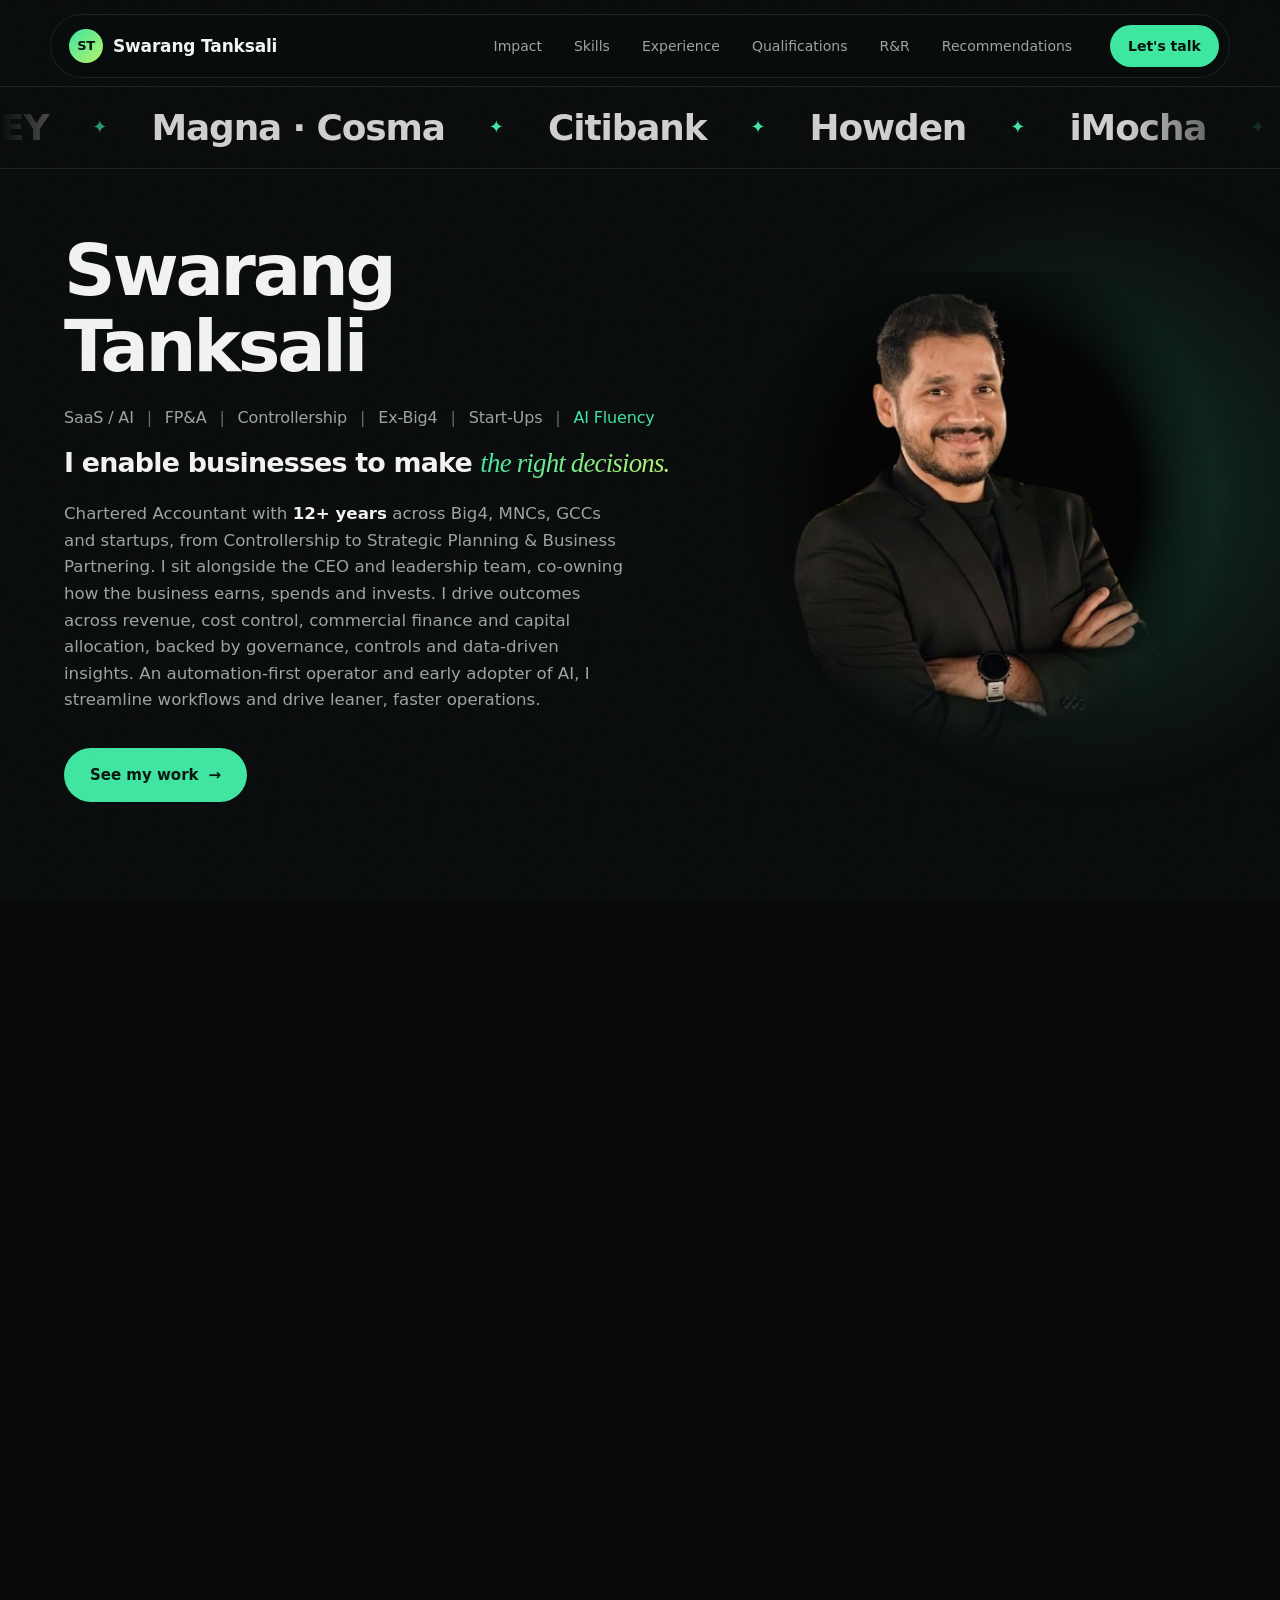
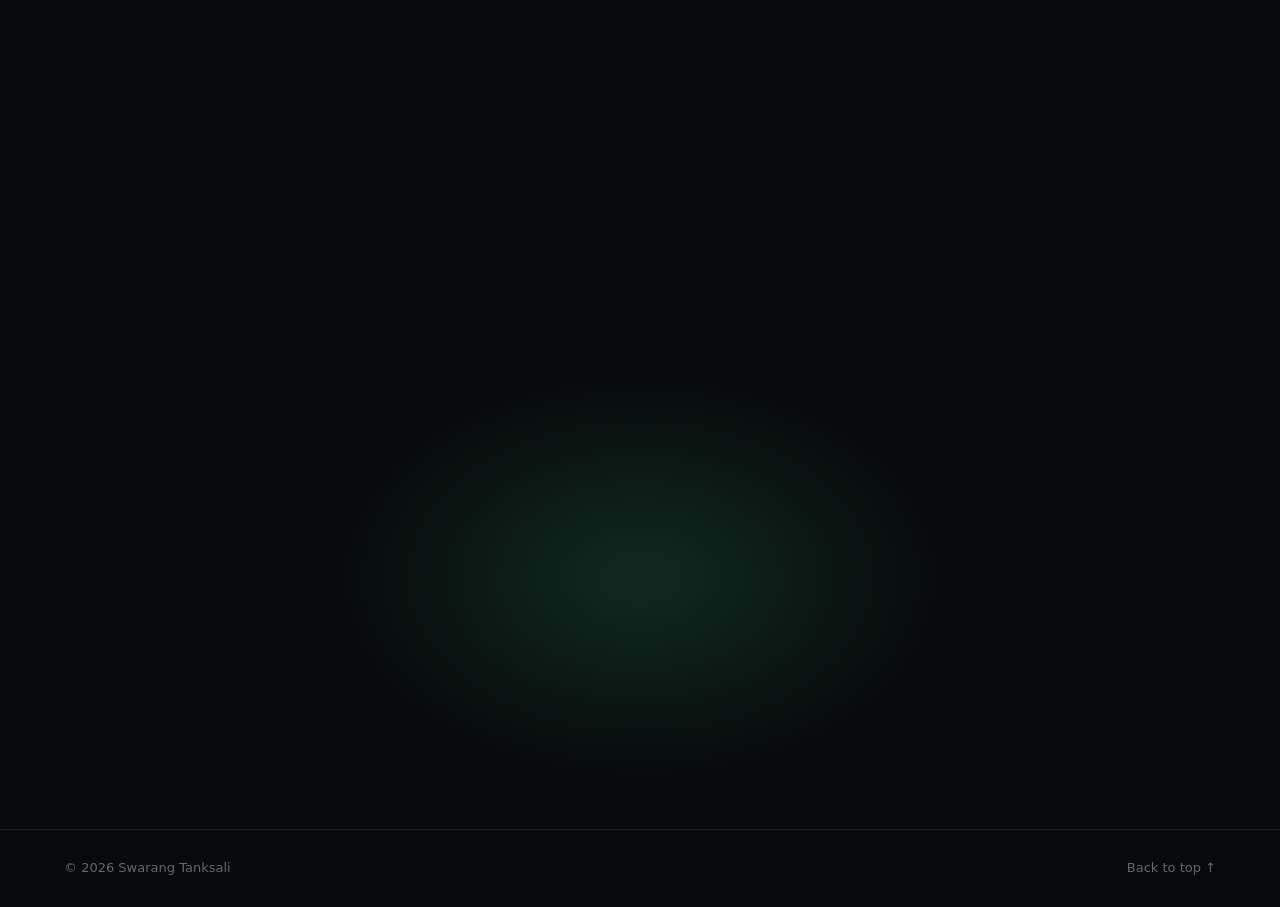
==== index.html @ 1f5f474f "Smaller header, leaner before/after, updated competencies Shrink the name, tagline and company marqu" ====
<!doctype html>
<html lang="en">
<head>
  <meta charset="utf-8">
  <meta name="viewport" content="width=device-width, initial-scale=1">
  <meta http-equiv="Content-Security-Policy" content="default-src 'self'; img-src 'self' data:; style-src 'self'; script-src 'self'; font-src 'self'; connect-src 'none'; object-src 'none'; base-uri 'self'; form-action 'none'">
  <meta name="referrer" content="strict-origin-when-cross-origin">
  <title>Swarang Tanksali · Finance Controller, FP&amp;A</title>
  <meta name="description" content="Chartered Accountant with 12+ years across Big4, MNCs, GCCs and startups, from Controllership to Strategic Planning &amp; Business Partnering.">
  <meta property="og:title" content="Swarang Tanksali · Finance Controller, FP&amp;A">
  <meta property="og:description" content="I turn numbers into decisions. Chartered Accountant · Ex-EY · FP&amp;A · Controllership · AI_Native.">
  <meta property="og:type" content="website">
  <meta name="theme-color" content="#07090a">
  <link rel="icon" href="assets/favicon.svg" type="image/svg+xml">
  <link rel="stylesheet" href="css/styles.css?v=28">
</head>
<body>
  <div class="cursor" aria-hidden="true"><span class="cursor__dot"></span></div>
  <div class="progress" aria-hidden="true"><span id="progressBar"></span></div>


  <header class="nav" id="nav">
    <a href="#top" class="nav__logo" aria-label="Swarang Tanksali, back to top">
      <span class="mono">ST</span><span class="nav__name">Swarang Tanksali</span>
    </a>
    <nav class="nav__links" aria-label="Primary">
      <a href="#impact">Impact</a>
      <a href="#skills">Skills</a>
      <a href="#experience">Experience</a>
      <a href="#education">Qualifications</a>
      <a href="#rnr">R&amp;R</a>
      <a href="#voices">Recommendations</a>
    </nav>
    <a href="#contact" class="btn btn--small magnetic">Let's talk</a>
    <button class="nav__burger" id="burger" aria-label="Open menu" aria-expanded="false" aria-controls="mobileMenu"><span></span><span></span></button>
  </header>

  <div class="mobile-menu" id="mobileMenu" hidden>
    <a href="#impact">Impact</a>
    <a href="#skills">Skills</a>
    <a href="#experience">Experience</a>
    <a href="#education">Qualifications</a>
    <a href="#rnr">R&amp;R</a>
    <a href="#voices">Recommendations</a>
    <a href="#contact">Contact</a>
  </div>

  <main id="top">
    <!-- MARQUEE -->
    <section class="marquee" aria-label="Where I've worked">
      <div class="marquee__track">
        <div class="marquee__row">
          <span>EY</span><i>✦</i><span>Magna · Cosma</span><i>✦</i><span>Citibank</span><i>✦</i><span>Howden</span><i>✦</i><span>iMocha</span><i>✦</i><span>Snaptrude</span><i>✦</i>
          <span aria-hidden="true">EY</span><i>✦</i><span aria-hidden="true">Magna · Cosma</span><i>✦</i><span aria-hidden="true">Citibank</span><i>✦</i><span aria-hidden="true">Howden</span><i>✦</i><span aria-hidden="true">iMocha</span><i>✦</i><span aria-hidden="true">Snaptrude</span><i>✦</i>
        </div>
      </div>
    </section>

    <!-- HERO -->
    <section class="hero" id="hero">
      <canvas class="hero__canvas" id="heroCanvas" aria-hidden="true"></canvas>
      <div class="hero__glow" aria-hidden="true"></div>

      <div class="hero__content">
        <h1 class="hero__title">
          <span class="line"><span class="word">Swarang</span></span>
          <span class="line"><span class="word">Tanksali</span></span>
        </h1>
        <p class="hero__role reveal">SaaS / AI <i>|</i> FP&amp;A <i>|</i> Controllership <i>|</i> Ex-Big4 <i>|</i> Start-Ups <i>|</i> <span class="tag-ai">AI Fluency</span></p>
        <p class="hero__tagline reveal">I enable businesses to make <em>the right decisions.</em></p>
        <p class="hero__sub reveal">
          Chartered Accountant with <strong>12+ years</strong> across Big4, MNCs, GCCs and startups, from Controllership to Strategic Planning &amp; Business Partnering.
          I sit alongside the CEO and leadership team, co-owning how the business earns, spends and invests.
          I drive outcomes across revenue, cost control, commercial finance and capital allocation, backed by governance, controls and data-driven insights.
          An automation-first operator and early adopter of AI, I streamline workflows and drive leaner, faster operations.
        </p>
        <div class="hero__ctas reveal">
          <a href="#impact" class="btn magnetic">See my work <span class="arrow">→</span></a>
        </div>
      </div>

      <div class="hero__visual" id="heroVisual">
        <div class="portrait" id="portrait">
          <div class="portrait__ring" aria-hidden="true"></div>
          <img src="assets/swarang.png" alt="Portrait of Swarang Tanksali" width="538" height="576" fetchpriority="high">
        </div>
      </div>
    </section>

    <!-- IMPACT -->
    <section class="section" id="impact">
      <div class="section__head">
        <p class="kicker reveal">Outcomes achieved</p>
        <h2 class="reveal">What I've <em>delivered.</em></h2>
      </div>

      <div class="stats">
        <article class="stat spot reveal">
          <div class="stat__num"><span class="pre">$</span><span class="count" data-to="1" data-decimals="0">0</span><span class="suf">Mn+</span></div>
          <div class="stat__label">Annual tax savings from a legal-entity merger I ideated and delivered</div>
        </article>
        <article class="stat spot reveal">
          <div class="stat__num"><span class="pre">$</span><span class="count" data-to="0.7" data-decimals="1">0</span><span class="suf">Mn+</span></div>
          <div class="stat__label">Costs cut across three companies: vendors, tools, AI tokens and headcount</div>
        </article>
        <article class="stat spot reveal">
          <div class="stat__num"><span class="count" data-to="4" data-decimals="0">0</span><span class="suf">×</span></div>
          <div class="stat__label">Revenue growth on a P&amp;L I co-owned, from $4Mn to $15Mn</div>
        </article>
        <article class="stat spot reveal">
          <div class="stat__num"><span class="pre">$</span><span class="count" data-to="50" data-decimals="0">0</span><span class="suf">Mn+</span></div>
          <div class="stat__label">Deals I worked on with sales: pricing, margins and terms</div>
        </article>
        <article class="stat spot reveal">
          <div class="stat__num"><span class="count" data-to="100" data-decimals="0">0</span><span class="suf">+ hrs</span></div>
          <div class="stat__label">Saved every month by streamlining 6+ finance workflows with automation and AI</div>
        </article>
        <article class="stat spot reveal">
          <div class="stat__num"><span class="count" data-to="40" data-decimals="0">0</span><span class="suf"> days</span></div>
          <div class="stat__label">Faster collections: receivable days cut from 110+ to 70</div>
        </article>
      </div>

      <!-- Before / After -->
      <div class="ba reveal" id="ba">
        <div class="ba__head">
          <div>
            <h3>Before and after</h3>
          </div>
          <div class="toggle" role="radiogroup" aria-label="Show before or after">
            <button role="radio" aria-checked="true" data-state="before" class="toggle__opt is-on">Before</button>
            <button role="radio" aria-checked="false" data-state="after" class="toggle__opt">After</button>
            <span class="toggle__pill" aria-hidden="true"></span>
          </div>
        </div>
        <ul class="ba__rows">
          <li class="ba__row" data-before="0" data-after="100" data-lb="None" data-la="Monthly">
            <span class="ba__name">CEO Business Reviews <small>iMocha / Snaptrude</small></span><span class="ba__track"><span class="ba__bar"></span></span><span class="ba__val">None</span>
          </li>
          <li class="ba__row" data-before="100" data-after="23" data-lb="T+8 / T+13" data-la="T+3">
            <span class="ba__name">MIS &amp; Month-End Close <small>iMocha / Snaptrude</small></span><span class="ba__track"><span class="ba__bar"></span></span><span class="ba__val">T+8 / T+13</span>
          </li>
          <li class="ba__row" data-before="100" data-after="25" data-lb="Manual" data-la="Automated">
            <span class="ba__name">Finance Workflows <small>Snaptrude · 50+ hrs/mo saved</small></span><span class="ba__track"><span class="ba__bar"></span></span><span class="ba__val">Manual</span>
          </li>
          <li class="ba__row" data-before="100" data-after="64" data-lb="110+ days" data-la="70 days">
            <span class="ba__name">Receivable Days <small>iMocha</small></span><span class="ba__track"><span class="ba__bar"></span></span><span class="ba__val">110+ days</span>
          </li>
          <li class="ba__row" data-before="100" data-after="20" data-lb="~25" data-la="&lt;5">
            <span class="ba__name">SOX Deficiencies <small>Howden</small></span><span class="ba__track"><span class="ba__bar"></span></span><span class="ba__val">~25</span>
          </li>
          <li class="ba__row" data-before="27" data-after="100" data-lb="$4Mn" data-la="$15Mn">
            <span class="ba__name">BU Revenue <small>Howden</small></span><span class="ba__track"><span class="ba__bar"></span></span><span class="ba__val">$4Mn</span>
          </li>
        </ul>
      </div>
    </section>

    <!-- CORE COMPETENCIES -->
    <section class="section" id="skills">
      <div class="section__head">
        <p class="kicker reveal">Core competencies</p>
        <h2 class="reveal">What I <em>own.</em></h2>
        <p class="lead reveal">From controllership to strategic planning &amp; business partnering.</p>
      </div>
      <ul class="skills">
        <li class="skill spot reveal"><h3>Controllership</h3><p><span>GL Close</span><span>MIS</span><span>Audits</span></p></li>
        <li class="skill spot reveal"><h3>FinOps</h3><p><span>AP</span><span>AR</span><span>Payroll</span><span>FA</span></p></li>
        <li class="skill spot reveal"><h3>Process Automation</h3><p><span>AI fluency</span><span>Power BI</span><span>Advanced Excel</span></p></li>
        <li class="skill spot reveal"><h3>AOPs, Forecasts &amp; Financial Modelling</h3><p><span>AOP</span><span>Rolling Forecasts</span><span>13-Week Cash Flow</span></p></li>
        <li class="skill spot reveal"><h3>Commercial &amp; Business Finance</h3><p><span>Pricing</span><span>Deal Margins</span><span>Payment Structures</span></p></li>
        <li class="skill spot reveal"><h3>Cost Savings &amp; Optimization</h3><p><span>Vendor Renegotiation</span><span>Billing Restructuring</span><span>SaaS Tools Optimization</span><span>AI Spend Management</span></p></li>
        <li class="skill spot reveal"><h3>Governance, Compliance &amp; Controls</h3><p><span>Internal Controls</span><span>SOX</span><span>Policy Formation &amp; Deployment</span></p></li>
        <li class="skill spot reveal"><h3>Board &amp; Investor Reporting</h3><p><span>Investor MIS</span><span>Board Packs</span><span>Data Room</span></p></li>
        <li class="skill spot reveal"><h3>SaaS KPIs Fluency</h3><p><span>ARR</span><span>NDR</span><span>GDR</span><span>LTV</span><span>CAC</span><span>Churn</span></p></li>
      </ul>
    </section>

    <!-- WORK EXPERIENCE (timeline) -->
    <section class="section" id="experience">
      <div class="section__head">
        <p class="kicker reveal">Work experience</p>
        <h2 class="reveal">Career at a <em>glance.</em></h2>
      </div>

      <div class="tl reveal" id="tl">
        <div class="tl__scroll" id="tlScroll">
          <div class="tl__chart">
            <div class="tl__grid" id="tlGrid" aria-hidden="true"></div>
            <div class="tl__rail" role="tablist" aria-label="Career timeline">
              <button class="tl__item tl__item--up" role="tab" id="tab-ey" aria-controls="panel-ey" aria-selected="false" tabindex="-1" data-from="2010-08" data-to="2014-12"><span class="tl__seg"></span><span class="tl__label"><b>EY</b><small>Audit · 2010–14</small><em class="tl__scale">$10–100Mn+ clients</em></span></button>
              <button class="tl__item tl__item--down" role="tab" id="tab-magna" aria-controls="panel-magna" aria-selected="false" tabindex="-1" data-from="2015-01" data-to="2017-05"><span class="tl__seg"></span><span class="tl__label"><b>Magna</b><small>Finance Analyst · 2015–16</small><em class="tl__scale">$50Mn · 4 plants</em></span></button>
              <button class="tl__item tl__item--up" role="tab" id="tab-citi" aria-controls="panel-citi" aria-selected="false" tabindex="-1" data-from="2017-06" data-to="2020-02"><span class="tl__seg"></span><span class="tl__label"><b>Citi</b><small>FP&amp;A · 2017–20</small><em class="tl__scale">$750Mn P&amp;L</em></span></button>
              <button class="tl__item tl__item--down" role="tab" id="tab-howden" aria-controls="panel-howden" aria-selected="false" tabindex="-1" data-from="2020-03" data-to="2023-03"><span class="tl__seg"></span><span class="tl__label"><b>Howden</b><small>Controller · 2020–23</small><em class="tl__scale">1→10 · $4→15Mn</em></span></button>
              <button class="tl__item tl__item--up" role="tab" id="tab-imocha" aria-controls="panel-imocha" aria-selected="false" tabindex="-1" data-from="2023-03" data-to="2024-08"><span class="tl__seg"></span><span class="tl__label"><b>iMocha</b><small>Assoc. Director · 2023–24</small><em class="tl__scale">1→10 · sub-$15Mn</em></span></button>
              <button class="tl__item tl__item--down tl__item--now is-on" role="tab" id="tab-snaptrude" aria-controls="panel-snaptrude" aria-selected="true" tabindex="0" data-from="2024-08" data-to="now"><span class="tl__seg"></span><span class="tl__label"><b>Snaptrude</b><small>Controller · now</small><em class="tl__scale">0→1 · sub-$5Mn</em></span></button>
            </div>
            <div class="tl__axis" id="tlAxis" aria-hidden="true"></div>
          </div>
        </div>
        <p class="tl__hint">← Swipe for earlier roles</p>

        <div class="tl__panels">
          <article class="panel" role="tabpanel" id="panel-snaptrude" aria-labelledby="tab-snaptrude">
            <header>
              <h3>Snaptrude</h3>
              <p class="panel__role">Finance Controller</p>
              <p class="panel__meta">Aug 2024 – now · VC-backed SaaS, India &amp; US · reporting to the Founder &amp; CEO</p>
              <p class="panel__scale"><b>Scale</b> Stage 0→1 · sub-$5Mn revenue</p>
            </header>
            <div class="panel__body">
            <ul>
              <li>Help the founder track and monitor every core business KPI: <strong>ARR, CAC, churn, NRR</strong>.</li>
              <li>Support fundraising and investor relations: financial models and the data room.</li>
              <li>Built Power BI and AI-powered dashboards for KPIs, runway and data analytics, including a <strong>runway app</strong> used in board reporting.</li>
              <li>Got MIS to <strong>T+3</strong>, freed up <strong>50+ hours a month</strong> and cut <strong>$0.35Mn+</strong> in costs, including AI token management.</li>
            </ul>
              <div class="panel__learn"><b>Top learnings</b><p><span>AI Fluency</span><span>Tech / SaaS Business Models</span><span>Cost Control</span><span>Systems Implementation</span><span>Fundraising Support</span><span>Cash &amp; Runway Management</span><span>Investor Relations &amp; Reporting</span><span>Contract &amp; Legal Reviews</span></p></div>
            </div>
          </article>

          <article class="panel" role="tabpanel" id="panel-imocha" aria-labelledby="tab-imocha" hidden>
            <header>
              <h3>iMocha</h3>
              <p class="panel__role">Associate Director, Finance <em class="badge">Promoted</em></p>
              <p class="panel__meta">Mar 2023 – Aug 2024 · reporting to the Founder &amp; CEO</p>
              <p class="panel__scale"><b>Scale</b> Stage 1→10 · sub-$15Mn revenue</p>
            </header>
            <div class="panel__body">
            <ul>
              <li>Set up <strong>T+5 CEO business reviews</strong> on a month-end close I brought down to <strong>T+4</strong>.</li>
              <li>Partnered closely with sales on RevOps, commercial finance and forecasting, including our <strong>largest deal at $200K ACV</strong>.</li>
              <li>Owned investor MIS and sat in board meetings, shaping the story behind the numbers.</li>
              <li>Cut receivable days from <strong>110+ to 70</strong> and saved <strong>$0.25Mn+</strong>.</li>
            </ul>
              <div class="panel__learn"><b>Top learnings</b><p><span>SaaS KPIs</span><span>Systems Implementation</span><span>Board Meetings</span><span>Change Management</span><span>Contract &amp; Legal Reviews</span></p></div>
            </div>
          </article>

          <article class="panel" role="tabpanel" id="panel-howden" aria-labelledby="tab-howden" hidden>
            <header>
              <h3>Howden India</h3>
              <p class="panel__role">Finance Controller</p>
              <p class="panel__meta">Mar 2020 – Mar 2023 · reporting to the Regional FD &amp; BU MD</p>
              <p class="panel__scale"><b>Scale</b> Stage 1→10 · revenue 4×, from $4Mn to $15Mn</p>
            </header>
            <div class="panel__body">
            <ul>
              <li>Owned a legal-entity merger end to end, saving <strong>~$1Mn in tax a year</strong>.</li>
              <li>Co-owned the BU P&amp;L while revenue grew <strong>4×, from $4Mn to $15Mn</strong>.</li>
              <li>Worked with sales on commercial finance, sales ops, pricing, deals, margins.</li>
              <li>Rolled out SOX across the BU, taking deficiencies from <strong>~25 to under 5</strong>.</li>
              <li>Grew the finance team from 2 to 4 and built a business case that added <strong>$0.5Mn a year</strong> in revenue.</li>
            </ul>
              <div class="panel__learn"><b>Top learnings</b><p><span>Executive Presence</span><span>Change Management</span><span>Driving Strategic Projects (SOX, Merger)</span><span>Co-Owning the P&amp;L</span><span>Presenting to the Board</span><span>Participating in Global Programs</span></p></div>
            </div>
          </article>

          <article class="panel" role="tabpanel" id="panel-citi" aria-labelledby="tab-citi" hidden>
            <header>
              <h3>Citibank India</h3>
              <p class="panel__role">Manager, FP&amp;A <em class="badge">Promoted</em></p>
              <p class="panel__meta">Jun 2017 – Feb 2020 · reporting to the AVP FP&amp;A, Asia</p>
              <p class="panel__scale"><b>Scale</b> $750Mn Japan markets P&amp;L</p>
            </header>
            <div class="panel__body">
            <ul>
              <li>Set up revenue and P&amp;L FP&amp;A for <strong>Japan markets ($750Mn)</strong>.</li>
              <li>Ran budgets, forecasts and variance analysis for the business.</li>
            </ul>
              <div class="panel__learn"><b>Top learnings</b><p><span>Working with Front-End Business Teams</span><span>Large Data Sets &amp; Complex Systems</span><span>GCC Operations &amp; Structure</span><span>Stakeholder Management</span><span>Excel</span><span>Automations</span></p></div>
            </div>
          </article>

          <article class="panel" role="tabpanel" id="panel-magna" aria-labelledby="tab-magna" hidden>
            <header>
              <h3>Cosma India · Magna Group</h3>
              <p class="panel__role">Finance Analyst</p>
              <p class="panel__meta">Jan 2015 – Dec 2016 · reporting to the CFO</p>
              <p class="panel__scale"><b>Scale</b> $50Mn business, 4 plants</p>
            </header>
            <div class="panel__body">
            <ul>
              <li>Handled consolidation and reporting for <strong>4 plants and the corporate office</strong>.</li>
              <li>Worked closely with the BUs to close the books, build AOPs and forecasts.</li>
              <li>SPOC for India tax and audit compliances.</li>
            </ul>
              <div class="panel__learn"><b>Top learnings</b><p><span>Corporate Finance</span><span>Consolidation</span><span>FP&amp;A</span><span>ERP Setup</span><span>Factory Operations</span><span>Storytelling</span><span>Stakeholder Management</span></p></div>
            </div>
          </article>

          <article class="panel" role="tabpanel" id="panel-ey" aria-labelledby="tab-ey" hidden>
            <header>
              <h3>EY Pune</h3>
              <p class="panel__role">Executive, Assurance</p>
              <p class="panel__meta">Aug 2010 – Dec 2014 · reporting to the Manager, Assurance</p>
              <p class="panel__scale"><b>Scale</b> Audited companies across $10Mn to $100Mn+</p>
            </header>
            <div class="panel__body">
            <ul>
              <li>Led statutory, tax and group audits for clients like Eaton, Behr and BMC.</li>
              <li>Owned entire audits by year three of articleship.</li>
              <li>Mentored juniors and upskilled them to the firm's standards.</li>
            </ul>
              <div class="panel__learn"><b>Top learnings</b><p><span>Internal Controls</span><span>Compliances</span><span>Documentation</span><span>Core Accounting Concepts</span><span>Stakeholder Management</span></p></div>
            </div>
          </article>
        </div>
      </div>
    </section>

    <!-- QUALIFICATIONS -->
    <section class="section" id="education">
      <div class="section__head">
        <p class="kicker reveal">Qualifications</p>
        <h2 class="reveal">Qualifications &amp; <em>certifications.</em></h2>
      </div>
      <ol class="quals">
        <li class="qual spot reveal"><span class="qual__yr">Class X</span><h3>SSC</h3><p>KHS, Pune</p></li>
        <li class="qual spot reveal"><span class="qual__yr">Class XII</span><h3>HSC</h3><p>Symbiosis, Pune</p></li>
        <li class="qual spot reveal"><span class="qual__yr">2012</span><h3>B.Com</h3><p>Brihan Maharashtra College of Commerce (BMCC), Pune</p></li>
        <li class="qual qual--star spot reveal"><span class="qual__yr">2010 – 2014</span><h3>Chartered Accountant</h3><p>The Institute of Chartered Accountants of India (ICAI)</p></li>
        <li class="qual spot reveal"><span class="qual__yr">2024</span><h3>FP&amp;A Certificate</h3><p>FP&amp;A Professional Institute</p></li>
      </ol>
    </section>

    <!-- R&R -->
    <section class="section" id="rnr">
      <div class="section__head">
        <p class="kicker reveal">R&amp;R</p>
        <h2 class="reveal">Rewards &amp; <em>recognition.</em></h2>
      </div>
      <ul class="awards">
        <li class="award spot reveal">
          <svg viewBox="0 0 24 24" aria-hidden="true"><path d="M8 4h8v5a4 4 0 0 1-8 0V4z"/><path d="M8 6H5a3 3 0 0 0 3 4M16 6h3a3 3 0 0 1-3 4M12 13v4M8.5 20h7M10 17h4"/></svg>
          <h3>Extra Miler Award</h3>
          <p>Citi · for automating FP&amp;A processes</p>
        </li>
        <li class="award spot reveal">
          <svg viewBox="0 0 24 24" aria-hidden="true"><circle cx="12" cy="14" r="5.5"/><path d="M9 3l3 5 3-5M12 11.5l.9 1.8 2 .3-1.45 1.4.35 2-1.8-.95-1.8.95.35-2-1.45-1.4 2-.3z"/></svg>
          <h3>Silver Award</h3>
          <p>Citi · for process automation</p>
        </li>
        <li class="award spot reveal">
          <svg viewBox="0 0 24 24" aria-hidden="true"><path d="M12 3l2.6 5.3 5.9.9-4.25 4.1 1 5.8L12 16.4l-5.25 2.7 1-5.8L3.5 9.2l5.9-.9z"/></svg>
          <h3>Top-rated performer</h3>
          <p>Citi &amp; EY</p>
        </li>
        <li class="award spot reveal">
          <svg viewBox="0 0 24 24" aria-hidden="true"><path d="M12 19V5M6 11l6-6 6 6"/></svg>
          <h3>Promoted to Manager, FP&amp;A</h3>
          <p>Citi</p>
        </li>
        <li class="award spot reveal">
          <svg viewBox="0 0 24 24" aria-hidden="true"><path d="M12 19V5M6 11l6-6 6 6"/></svg>
          <h3>Promoted to Associate Director</h3>
          <p>iMocha · Finance</p>
        </li>
        <li class="award spot reveal">
          <svg viewBox="0 0 24 24" aria-hidden="true"><circle cx="9" cy="8" r="3"/><circle cx="17" cy="9.5" r="2.4"/><path d="M3.5 19c0-3.2 2.4-5.5 5.5-5.5s5.5 2.3 5.5 5.5M15 14.2c.7-.4 1.4-.6 2-.6 2.2 0 3.7 1.6 3.7 4.4"/></svg>
          <h3>Team appreciation</h3>
          <p>Howden · for setting up the Repair Workshop</p>
        </li>
      </ul>
    </section>

    <!-- RECOMMENDATIONS -->
    <section class="section" id="voices">
      <div class="section__head">
        <p class="kicker reveal">Recommendations</p>
        <h2 class="reveal">What people <em>say.</em></h2>
        <p class="lead reveal">From founders, managers and colleagues. Every one is on my LinkedIn, so you can <a class="link" href="https://www.linkedin.com/in/swarangtanksali/details/recommendations/" target="_blank" rel="noopener noreferrer">check them there ↗</a></p>
      </div>

      <div class="voices reveal" id="voicesCarousel">
        <div class="voices__track" id="voicesTrack"></div>
        <div class="voices__nav">
          <button class="icon-btn magnetic" id="voicePrev" aria-label="Previous recommendation">←</button>
          <div class="voices__dots" id="voiceDots"></div>
          <button class="icon-btn magnetic" id="voiceNext" aria-label="Next recommendation">→</button>
        </div>
      </div>
    </section>

    <!-- INTERESTS -->
    <section class="section" id="interests">
      <div class="section__head">
        <p class="kicker reveal">Off the clock</p>
        <h2 class="reveal">When I'm not in <em>spreadsheets.</em></h2>
      </div>
      <ul class="hobbies">
        <li class="hobby spot reveal">
          <svg viewBox="0 0 24 24" aria-hidden="true"><path d="M12 3v3M12 18v3M3 12h3M18 12h3M5.6 5.6l2.1 2.1M16.3 16.3l2.1 2.1M5.6 18.4l2.1-2.1M16.3 7.7l2.1-2.1"/><circle cx="12" cy="12" r="3.2"/></svg>
          <span>AI &amp; SaaS <small>Read, follow, build</small></span>
        </li>
        <li class="hobby spot reveal">
          <svg viewBox="0 0 24 24" aria-hidden="true"><path d="M12 3c3 2 5 5.5 5 9.5L15 15H9l-2-2.5C7 8.5 9 5 12 3z"/><circle cx="12" cy="9.5" r="1.6"/><path d="M9 15l-2 4 3.5-1.5M15 15l2 4-3.5-1.5"/></svg>
          <span>Startups <small>Write, follow, understand businesses &amp; markets</small></span>
        </li>
        <li class="hobby spot reveal">
          <svg viewBox="0 0 24 24" aria-hidden="true"><path d="M4 19.5V5.5A2.5 2.5 0 0 1 6.5 3H20v14H6.5A2.5 2.5 0 0 0 4 19.5zM4 19.5A2.5 2.5 0 0 0 6.5 22H20v-5"/></svg>
          <span>Reading <small>Non-fiction, business, productivity, biographies</small></span>
        </li>
        <li class="hobby spot reveal">
          <svg viewBox="0 0 24 24" aria-hidden="true"><circle cx="12" cy="12" r="8.5"/><path d="M12 7.5l4 2.9-1.5 4.7h-5L8 10.4z"/></svg>
          <span>Sports <small>Watch &amp; play: F1, cricket, football, tennis</small></span>
        </li>
        <li class="hobby spot reveal">
          <svg viewBox="0 0 24 24" aria-hidden="true"><circle cx="14" cy="4.5" r="1.8"/><path d="M8 21l3-6 3 2v5M11 15l1-5 4 3h3M12 10l-3-1-3 3"/></svg>
          <span>Fitness <small>Running (half marathoner), gym</small></span>
        </li>
        <li class="hobby spot reveal">
          <svg viewBox="0 0 24 24" aria-hidden="true"><rect x="3.5" y="6" width="10" height="14" rx="1.8"/><path d="M8 3.5h10.7A1.8 1.8 0 0 1 20.5 5.3v11.4"/><path d="M8.5 10.2c-1.4 1.5-2.3 2.4-2.3 3.4a1.2 1.2 0 0 0 2.3.6 1.2 1.2 0 0 0 2.3-.6c0-1-.9-1.9-2.3-3.4zM8.5 14.6V16"/></svg>
          <span>Poker</span>
        </li>
      </ul>
    </section>

    <!-- CONTACT -->
    <section class="contact" id="contact">
      <div class="contact__glow" aria-hidden="true"></div>
      <p class="kicker reveal">Contact</p>
      <h2 class="contact__title reveal">Let's <em>connect.</em></h2>
      <p class="lead reveal">I'm always open to a good conversation and to meeting new people. Drop me an email or say hi on LinkedIn.</p>
      <div class="contact__ctas reveal">
        <button class="btn btn--big magnetic" id="copyEmail" data-email="swarang.tanksali@gmail.com">
          <span class="copy-label">swarang.tanksali@gmail.com</span><span class="copy-hint">Click to copy</span>
        </button>
        <a class="btn btn--ghost btn--big magnetic" href="https://www.linkedin.com/in/swarangtanksali" target="_blank" rel="noopener noreferrer">LinkedIn ↗</a>
      </div>
    </section>
  </main>

  <footer class="footer">
    <span>© <span id="year">2026</span> Swarang Tanksali</span>
    <a href="#top">Back to top ↑</a>
  </footer>

  <div class="toast" id="toast" role="status" aria-live="polite"></div>

  <script src="js/main.js?v=19" defer></script>
</body>
</html>
---- css/styles.css ----
/* ============ Tokens ============ */
:root {
  --bg: #07090a;
  --bg-2: #0d1112;
  --card: rgba(255, 255, 255, 0.035);
  --card-2: rgba(255, 255, 255, 0.06);
  --line: rgba(255, 255, 255, 0.09);
  --line-2: rgba(255, 255, 255, 0.16);
  --text: #f2f4f3;
  --muted: #9aa5a2;
  --dim: #5f6b68;
  --accent: #3ee6a0;
  --accent-2: #b8f36b;
  --accent-ink: #04140d;
  --warm: #f2c46d;
  --radius: 22px;
  --sans: "Inter", "Segoe UI Variable Display", "Segoe UI", system-ui, -apple-system, "Helvetica Neue", Arial, sans-serif;
  --serif: "Iowan Old Style", "Palatino Linotype", Palatino, "Book Antiqua", Georgia, serif;
  --mono: "JetBrains Mono", "Cascadia Code", Consolas, "SFMono-Regular", Menlo, monospace;
  --ease: cubic-bezier(0.22, 1, 0.36, 1);
  --pad: clamp(20px, 5vw, 72px);
  color-scheme: dark;
}

*, *::before, *::after { box-sizing: border-box; }
html { scroll-behavior: smooth; scroll-padding-top: 96px; -webkit-text-size-adjust: 100%; overflow-x: clip; }
body {
  margin: 0;
  background: var(--bg);
  color: var(--text);
  font-family: var(--sans);
  font-size: 17px;
  line-height: 1.6;
  -webkit-font-smoothing: antialiased;
  overflow-x: clip;
}
img { max-width: 100%; display: block; }
a { color: inherit; text-decoration: none; }
button { font: inherit; color: inherit; background: none; border: 0; cursor: pointer; }
em { font-family: var(--serif); font-style: italic; font-weight: 400; color: var(--accent); }
strong { color: var(--text); font-weight: 600; }
::selection { background: var(--accent); color: var(--accent-ink); }
:focus-visible { outline: 2px solid var(--accent); outline-offset: 3px; border-radius: 6px; }

/* subtle film grain */
body::after {
  content: ""; position: fixed; inset: 0; pointer-events: none; z-index: 90; opacity: 0.05;
  background-image: url("data:image/svg+xml,%3Csvg xmlns='http://www.w3.org/2000/svg' width='160' height='160'%3E%3Cfilter id='n'%3E%3CfeTurbulence type='fractalNoise' baseFrequency='.9' numOctaves='2' stitchTiles='stitch'/%3E%3C/filter%3E%3Crect width='100%25' height='100%25' filter='url(%23n)'/%3E%3C/svg%3E");
}

/* ============ Cursor ============ */
.cursor { position: fixed; inset: 0; pointer-events: none; z-index: 150; display: none; }
.cursor__dot {
  position: fixed; top: 0; left: 0; width: 10px; height: 10px; margin: -5px 0 0 -5px; border-radius: 50%;
  background: var(--accent); box-shadow: 0 0 14px rgba(62, 230, 160, 0.8); will-change: transform;
}
.cursor__dot::after { content: ""; position: absolute; inset: 0; border-radius: 50%; background: inherit; transition: transform 0.3s var(--ease), opacity 0.3s; }
.cursor.is-off .cursor__dot { opacity: 0; }
.cursor__dot { transition: opacity 0.25s ease; }
.cursor.is-hover .cursor__dot::after { transform: scale(2.6); opacity: 0.35; }
@media (pointer: fine) {
  .has-cursor .cursor { display: block; }
}

/* ============ Progress ============ */
.progress { position: fixed; top: 0; left: 0; right: 0; height: 2px; z-index: 120; }
.progress span { display: block; height: 100%; width: 100%; transform-origin: 0 50%; transform: scaleX(0); background: linear-gradient(90deg, var(--accent), var(--accent-2)); }

/* ============ Nav ============ */
.nav {
  position: fixed; top: 14px; left: 50%; transform: translateX(-50%); z-index: 100;
  width: min(1180px, calc(100% - 24px));
  display: flex; align-items: center; gap: 24px;
  padding: 10px 10px 10px 18px; border-radius: 999px;
  background: rgba(10, 13, 14, 0.55); border: 1px solid var(--line);
  backdrop-filter: blur(16px) saturate(140%); -webkit-backdrop-filter: blur(16px) saturate(140%);
  transition: transform 0.5s var(--ease), background 0.3s;
}
.nav.is-hidden { transform: translate(-50%, -190%); }
.nav__logo { display: flex; align-items: center; gap: 10px; font-weight: 600; letter-spacing: -0.01em; }
.mono {
  display: grid; place-items: center; width: 34px; height: 34px; border-radius: 50%;
  background: linear-gradient(135deg, var(--accent), var(--accent-2)); color: var(--accent-ink);
  font-size: 13px; font-weight: 800; letter-spacing: -0.02em;
}
.nav__links { display: flex; gap: 4px; margin-left: auto; }
.nav__links a { padding: 8px 14px; border-radius: 999px; font-size: 14px; color: var(--muted); transition: color 0.2s, background 0.2s; }
.nav__links a:hover, .nav__links a.is-active { color: var(--text); background: var(--card-2); }
.nav__burger { display: none; width: 42px; height: 42px; border-radius: 50%; background: var(--card-2); position: relative; }
.nav__burger span { position: absolute; left: 12px; right: 12px; height: 1.5px; background: var(--text); transition: transform 0.3s var(--ease); }
.nav__burger span:first-child { top: 17px; }
.nav__burger span:last-child { top: 24px; }
.nav__burger[aria-expanded="true"] span:first-child { transform: translateY(3.5px) rotate(45deg); }
.nav__burger[aria-expanded="true"] span:last-child { transform: translateY(-3.5px) rotate(-45deg); }

.mobile-menu {
  position: fixed; inset: 0; z-index: 95; background: rgba(7, 9, 10, 0.96);
  display: flex; flex-direction: column; justify-content: center; gap: 8px; padding: 0 28px;
  backdrop-filter: blur(12px);
}
.mobile-menu[hidden] { display: none; }
.mobile-menu a { font-size: 40px; font-weight: 700; letter-spacing: -0.03em; padding: 6px 0; border-bottom: 1px solid var(--line); }

/* ============ Buttons ============ */
.btn {
  position: relative; display: inline-flex; align-items: center; gap: 10px;
  padding: 15px 26px; border-radius: 999px; font-weight: 600; font-size: 15px;
  background: var(--accent); color: var(--accent-ink);
  transition: transform 0.35s var(--ease), box-shadow 0.35s, background 0.3s;
  box-shadow: 0 0 0 0 rgba(62, 230, 160, 0);
  will-change: transform;
}
.btn:hover { box-shadow: 0 10px 40px -10px rgba(62, 230, 160, 0.7); }
.btn .arrow { transition: transform 0.3s var(--ease); }
.btn:hover .arrow { transform: translateX(4px); }
.btn--ghost { background: transparent; color: var(--text); border: 1px solid var(--line-2); }
.btn--ghost:hover { background: var(--card-2); box-shadow: none; }
.btn--small { padding: 10px 18px; font-size: 14px; }
.btn--big { padding: 20px 32px; font-size: 17px; }

/* ============ Hero ============ */
.hero {
  position: relative; min-height: calc(100svh - 170px); overflow-x: clip;
  display: grid; grid-template-columns: 1.15fr 0.85fr; align-items: center; gap: 40px;
  padding: 48px var(--pad) 80px; max-width: 1400px; margin: 0 auto;
}
.hero__canvas { position: absolute; inset: 0; width: 100%; height: 100%; z-index: -1; }
.hero__glow {
  position: absolute; z-index: -2; width: 70vw; height: 70vw; right: -20vw; top: -10vw; pointer-events: none;
  background: radial-gradient(closest-side, rgba(62, 230, 160, 0.16), rgba(62, 230, 160, 0) 70%);
  filter: blur(10px);
}

.hero__title {
  margin: 0; font-size: clamp(42px, 5.6vw, 84px); line-height: 0.98; letter-spacing: -0.045em; font-weight: 700;
}
.hero__title .line { display: block; overflow: hidden; padding-bottom: 0.08em; }
.hero__title .word { display: inline-block; transform: translateY(110%); transition: transform 0.6s var(--ease); }
.is-ready .hero__title .word { transform: none; }
.is-ready .hero__title .line:nth-child(2) .word { transition-delay: 0.08s; }
.hero__title em {
  padding-right: 0.08em;
  background: linear-gradient(100deg, var(--accent), var(--accent-2));
  -webkit-background-clip: text; background-clip: text; color: transparent;
}

.hero__role { margin: 18px 0 0; font-size: clamp(15px, 1.25vw, 18px); font-weight: 500; letter-spacing: -0.01em; color: var(--muted); white-space: nowrap; }
.hero__role i { font-style: normal; color: var(--dim); margin: 0 8px; }
.hero__role .tag-ai { color: var(--accent); }
.hero__content, .hero__visual { min-width: 0; }
.hero__where { display: flex; align-items: center; flex-wrap: wrap; margin: 8px 0 0; font-size: 14px; color: var(--muted); }
.hero__where .dot { width: 7px; height: 7px; margin-right: 8px; border-radius: 50%; background: var(--accent); box-shadow: 0 0 0 4px rgba(62, 230, 160, 0.16); }
.hero__where a { color: var(--accent); }
.hero__where a:hover { text-decoration: underline; text-underline-offset: 3px; }
.hero__tagline { margin: 18px 0 0; font-size: clamp(21px, 2.1vw, 31px); font-weight: 600; letter-spacing: -0.03em; line-height: 1.15; }
.hero__tagline em { background: linear-gradient(100deg, var(--accent), var(--accent-2)); -webkit-background-clip: text; background-clip: text; color: transparent; padding-right: 0.06em; }
.hero__sub { max-width: 560px; margin: 22px 0 34px; color: var(--muted); font-size: clamp(16px, 1.3vw, 19px); }
.hero__ctas { display: flex; flex-wrap: wrap; gap: 12px; }
.hero__tags { display: flex; flex-wrap: wrap; gap: 8px 18px; list-style: none; padding: 0; margin: 40px 0 0; font-family: var(--mono); font-size: 12px; color: var(--dim); text-transform: uppercase; letter-spacing: 0.12em; }
.hero__tags li::before { content: "/ "; color: var(--accent); }
.hero__tags .tag-ai { color: var(--accent); }

.hero__visual { position: relative; perspective: 1200px; }
.portrait { position: relative; width: min(460px, 100%); margin-left: auto; transform-style: preserve-3d; transition: transform 0.6s var(--ease); }
.portrait img {
  position: relative; z-index: 1; width: 100%; height: auto;
  -webkit-mask-image: radial-gradient(ellipse 50% 52% at 50% 46%, #000 66%, transparent 100%);
  mask-image: radial-gradient(ellipse 50% 52% at 50% 46%, #000 66%, transparent 100%);
  filter: contrast(1.04);
}
.portrait__ring {
  position: absolute; z-index: 0; left: 8%; right: 8%; top: 4%; aspect-ratio: 1; border-radius: 50%;
  background: conic-gradient(from 0deg, rgba(62, 230, 160, 0.0), rgba(62, 230, 160, 0.55), rgba(184, 243, 107, 0.15), rgba(62, 230, 160, 0.0));
  filter: blur(40px); opacity: 0.4; animation: spin 14s linear infinite;
}
@keyframes spin { to { transform: rotate(360deg); } }
.chip {
  position: absolute; z-index: 2; display: flex; flex-direction: column; gap: 2px;
  padding: 12px 16px; border-radius: 16px; min-width: 120px;
  background: rgba(16, 20, 21, 0.7); border: 1px solid var(--line-2);
  backdrop-filter: blur(12px); -webkit-backdrop-filter: blur(12px);
  box-shadow: 0 20px 50px -20px rgba(0, 0, 0, 0.8);
  transition: transform 0.4s var(--ease);
  animation: float 6s ease-in-out infinite;
}
.chip__k { font-family: var(--mono); font-size: 10.5px; letter-spacing: 0.14em; text-transform: uppercase; color: var(--muted); }
.chip__v { font-size: 22px; font-weight: 700; letter-spacing: -0.02em; color: var(--accent); }
.chip--a { top: 16%; left: -8%; }
.chip--b { top: 48%; right: -6%; animation-delay: -2s; }
.chip--c { bottom: 14%; left: -2%; animation-delay: -4s; }
.chip--c .chip__v { color: var(--warm); }
.chip--d { top: 2%; right: 4%; animation-delay: -3s; }
@keyframes float { 50% { translate: 0 -10px; } }


/* ============ Marquee ============ */
.marquee { border-block: 1px solid var(--line); padding: 12px 0; overflow: hidden; position: relative; margin-top: 86px; }
.marquee__track {
  -webkit-mask-image: linear-gradient(90deg, transparent, #000 12%, #000 88%, transparent);
  mask-image: linear-gradient(90deg, transparent, #000 12%, #000 88%, transparent);
}
.marquee__row { display: flex; align-items: center; gap: 44px; width: max-content; animation: marquee 32s linear infinite; }
.marquee:hover .marquee__row { animation-play-state: paused; }
.marquee__row span { font-size: clamp(22px, 2.8vw, 38px); font-weight: 700; letter-spacing: -0.03em; color: var(--text); opacity: 0.85; white-space: nowrap; transition: color 0.3s, opacity 0.3s; }
.marquee__row span:hover { color: var(--accent); opacity: 1; }
.marquee__row i { font-style: normal; color: var(--accent); font-size: 18px; }
@keyframes marquee { to { transform: translateX(-50%); } }

/* ============ Sections ============ */
.section { max-width: 1240px; margin: 0 auto; padding: clamp(72px, 9vw, 120px) var(--pad) 0; }
.section__head { max-width: none; margin-bottom: clamp(30px, 4vw, 48px); }
.kicker { font-family: var(--mono); font-size: 12px; letter-spacing: 0.22em; text-transform: uppercase; color: var(--accent); margin: 0 0 18px; }
h2 { text-wrap: balance; font-size: clamp(36px, 5vw, 68px); line-height: 1.0; letter-spacing: -0.045em; font-weight: 700; margin: 0 0 22px; }
h3 { letter-spacing: -0.02em; }
.lead { color: var(--muted); font-size: clamp(16px, 1.35vw, 19px); max-width: 620px; margin: 0; }

/* reveal */
.reveal { opacity: 0; transform: translateY(28px); transition: opacity 0.9s var(--ease), transform 0.9s var(--ease); }
.reveal.is-in { opacity: 1; transform: none; }

/* spotlight hover */
.spot { position: relative; isolation: isolate; }
.spot::before {
  content: ""; position: absolute; inset: 0; border-radius: inherit; z-index: -1; opacity: 0; transition: opacity 0.4s;
  background: radial-gradient(420px circle at var(--mx, 50%) var(--my, 50%), rgba(62, 230, 160, 0.13), transparent 60%);
}
.spot::after {
  content: ""; position: absolute; inset: 0; border-radius: inherit; padding: 1px; pointer-events: none; opacity: 0; transition: opacity 0.4s;
  background: radial-gradient(300px circle at var(--mx, 50%) var(--my, 50%), rgba(62, 230, 160, 0.7), transparent 60%);
  -webkit-mask: linear-gradient(#000 0 0) content-box, linear-gradient(#000 0 0); -webkit-mask-composite: xor;
  mask: linear-gradient(#000 0 0) content-box exclude, linear-gradient(#000 0 0);
}
.spot:hover::before, .spot:hover::after { opacity: 1; }

/* ============ Stats ============ */
.stats { display: grid; grid-template-columns: repeat(3, 1fr); gap: 14px; }
.stat {
  padding: 26px 24px; border-radius: var(--radius); background: var(--card); border: 1px solid var(--line);
  display: flex; flex-direction: column;
  transition: transform 0.5s var(--ease), border-color 0.3s;
}
.stat:hover { transform: translateY(-4px); }
.stat:nth-child(2) { transition-delay: 0.06s; }
.stat:nth-child(3) { transition-delay: 0.12s; }
.stat:nth-child(4) { transition-delay: 0.18s; }
.stat:nth-child(5) { transition-delay: 0.24s; }
.stat:nth-child(6) { transition-delay: 0.3s; }
.stat__num { font-size: clamp(44px, 4.6vw, 62px); font-weight: 700; letter-spacing: -0.05em; line-height: 1; font-variant-numeric: tabular-nums; }
.stat__num .pre, .stat__num .suf { color: var(--accent); }
.stat__num .suf { font-size: 0.5em; letter-spacing: -0.02em; margin-left: 2px; }
.stat__num .pre { font-size: 0.6em; vertical-align: 0.38em; margin-right: 2px; }
.stat__label { color: var(--muted); font-size: 14.5px; margin-top: 14px; flex: 1; }

/* ============ Before / After ============ */
.ba { margin-top: 14px; padding: clamp(24px, 4vw, 44px); border-radius: var(--radius); border: 1px solid var(--line); background: linear-gradient(180deg, var(--card-2), var(--card)); }
.ba__head { display: flex; align-items: flex-end; justify-content: space-between; gap: 20px; flex-wrap: wrap; margin-bottom: 30px; }
.ba__head h3 { font-size: clamp(24px, 2.6vw, 34px); margin: 0 0 4px; }
.ba__head p { margin: 0; color: var(--muted); font-size: 15px; }
.toggle { position: relative; display: inline-flex; padding: 4px; border-radius: 999px; background: rgba(0, 0, 0, 0.4); border: 1px solid var(--line); }
.toggle__opt { position: relative; z-index: 1; padding: 10px 22px; border-radius: 999px; font-size: 14px; font-weight: 600; color: var(--muted); transition: color 0.3s; }
.toggle__opt.is-on { color: var(--accent-ink); }
.toggle__pill { position: absolute; top: 4px; bottom: 4px; left: 4px; width: calc(50% - 4px); border-radius: 999px; background: var(--warm); transition: transform 0.5s var(--ease), background 0.4s; }
.ba.is-after .toggle__pill { transform: translateX(100%); background: var(--accent); }
.ba__rows { list-style: none; padding: 0; margin: 0; display: grid; gap: 18px; }
.ba__row { display: grid; grid-template-columns: 200px 1fr 150px; align-items: center; gap: 18px; }
.ba__name { font-size: 15px; color: var(--muted); }
.ba__name small { display: block; font-family: var(--mono); font-size: 10.5px; letter-spacing: 0.12em; text-transform: uppercase; color: var(--dim); }
.ba__track { height: 12px; border-radius: 999px; background: rgba(255, 255, 255, 0.05); overflow: hidden; }
.ba__bar { display: block; height: 100%; width: 100%; border-radius: inherit; transform-origin: 0 50%; transform: scaleX(var(--w, 0)); background: linear-gradient(90deg, #b0793a, var(--warm)); transition: transform 1s var(--ease), background 0.6s; }
.ba.is-after .ba__bar { background: linear-gradient(90deg, #1d9c6b, var(--accent)); }
.ba__val { font-family: var(--mono); font-size: 15px; font-weight: 600; text-align: right; color: var(--warm); transition: color 0.4s; }
.ba.is-after .ba__val { color: var(--accent); }

/* ============ Core competencies ============ */
.skills { list-style: none; margin: 0; padding: 0; display: grid; grid-template-columns: repeat(3, 1fr); gap: 14px; }
.skill { padding: 24px 24px 22px; border-radius: var(--radius); border: 1px solid var(--line); background: var(--card); }
.skill h3 { margin: 0 0 14px; font-size: 19px; line-height: 1.25; }
.skill h3::before { content: ""; display: inline-block; width: 8px; height: 8px; margin-right: 10px; border-radius: 2px; background: var(--accent); vertical-align: 2px; }
.skill p { margin: 0; display: flex; flex-wrap: wrap; gap: 6px; }
.skill span { font-family: var(--mono); font-size: 11.5px; letter-spacing: 0.04em; padding: 4px 10px; border-radius: 999px; color: var(--muted); background: var(--card); border: 1px solid var(--line); }

/* ============ Career timeline ============ */
.tl { border-radius: var(--radius); border: 1px solid var(--line); background: linear-gradient(180deg, var(--card-2), var(--card)); padding: clamp(18px, 3vw, 36px); }
.tl__scroll { overflow-x: auto; scrollbar-width: none; margin: 0 -6px; padding: 0 6px; }
.tl__scroll::-webkit-scrollbar { display: none; }
.tl__chart { position: relative; min-width: 720px; padding: 0 10px; }
.tl__grid { position: absolute; left: 10px; right: 10px; }
.tl__grid { top: 0; bottom: 26px; pointer-events: none; }
.tl__grid i { position: absolute; top: 0; bottom: 0; width: 1px; background: var(--line); }
.tl__rail { position: relative; height: 230px; }
.tl__axis { position: relative; height: 18px; margin-top: 8px; }
.tl__axis span { position: absolute; top: 0; transform: translateX(-50%); font-family: var(--mono); font-size: 11px; letter-spacing: 0.04em; color: var(--dim); }
.tl__item { position: absolute; top: 95px; height: 40px; padding: 0; border-radius: 8px; }
.tl__seg {
  position: absolute; inset: 0 1px; border-radius: 8px; background: var(--c, var(--accent)); opacity: 0.55;
  transition: opacity 0.3s, box-shadow 0.3s, transform 0.35s var(--ease);
}
.tl__item--now .tl__seg { background: linear-gradient(90deg, var(--c), var(--c) 75%, rgba(62, 230, 160, 0.35)); }
.tl__label {
  position: absolute; left: 50%; transform: translateX(-50%); display: flex; flex-direction: column; align-items: center; gap: 1px;
  white-space: nowrap; text-align: center; pointer-events: none;
}
.tl__label::after { content: ""; position: absolute; left: 50%; width: 1px; height: 22px; background: var(--line-2); transition: background 0.3s; }
.tl__item--up .tl__label { bottom: calc(100% + 26px); }
.tl__item--up .tl__label::after { top: 100%; margin-top: 4px; }
.tl__item--down .tl__label { top: calc(100% + 26px); }
.tl__item--down .tl__label::after { bottom: 100%; margin-bottom: 4px; }
.tl__item--now .tl__label { left: auto; right: 0; transform: none; align-items: flex-end; text-align: right; }
.tl__item--now .tl__label::after { left: auto; right: 24px; }
.tl__label b { font-size: clamp(16px, 1.6vw, 20px); font-weight: 650; letter-spacing: -0.02em; color: var(--muted); transition: color 0.3s; }
.tl__label small { font-family: var(--mono); font-size: 10.5px; letter-spacing: 0.04em; color: var(--dim); transition: color 0.3s; }
.tl__scale { font-family: var(--mono); font-style: normal; font-size: 10.5px; letter-spacing: 0.02em; margin-top: 2px; color: var(--c); opacity: 0.85; }
.tl__item:hover .tl__seg, .tl__item:focus-visible .tl__seg { opacity: 0.75; }
.tl__item:hover .tl__label b { color: var(--text); }
.tl__item.is-on .tl__seg { opacity: 1; transform: scaleY(1.18); box-shadow: 0 0 0 4px rgba(255, 255, 255, 0.06), 0 10px 30px -8px var(--c); }
.tl__item.is-on .tl__label b { color: var(--text); }
.tl__item.is-on .tl__label small { color: var(--c); }
.tl__item.is-on .tl__label::after { background: var(--c); }
.tl__hint { display: none; }
.tl__panels { margin-top: 22px; padding-top: 26px; border-top: 1px solid var(--line); min-height: 230px; }
.panel { display: grid; grid-template-columns: minmax(220px, 0.8fr) 1.6fr; gap: 14px clamp(24px, 4vw, 56px); animation: panelIn 0.5s var(--ease); }
.panel[hidden] { display: none; }
@keyframes panelIn { from { opacity: 0; transform: translateY(10px); } to { opacity: 1; transform: none; } }
.panel__chap { margin: 0 0 10px; font-family: var(--mono); font-size: 11.5px; letter-spacing: 0.14em; text-transform: uppercase; color: var(--accent); }
.panel h3 { font-size: clamp(26px, 2.8vw, 36px); margin: 0; line-height: 1.1; }
.panel__scale { margin: 12px 0 0; display: inline-block; padding: 6px 12px; border-radius: 10px; font-size: 13px; color: var(--text); background: rgba(62, 230, 160, 0.09); border: 1px solid rgba(62, 230, 160, 0.2); }
.panel__scale b { font-family: var(--mono); font-size: 10.5px; font-weight: 600; letter-spacing: 0.14em; text-transform: uppercase; color: var(--accent); margin-right: 6px; }
.panel__role { margin: 8px 0 0; font-weight: 500; }
.panel__meta { margin: 4px 0 0; font-size: 14px; color: var(--muted); }
.panel__body { display: grid; gap: 22px; align-content: start; }
.panel__learn { padding-top: 18px; border-top: 1px solid var(--line); }
.panel__learn b { display: block; margin-bottom: 10px; font-family: var(--mono); font-size: 10.5px; font-weight: 600; letter-spacing: 0.14em; text-transform: uppercase; color: var(--dim); }
.panel__learn p { margin: 0; display: flex; flex-wrap: wrap; gap: 6px; }
.panel__learn span { padding: 4px 11px; border-radius: 999px; font-size: 13px; color: var(--muted); background: var(--card); border: 1px solid var(--line); }
.panel ul { margin: 0; padding: 0; list-style: none; display: grid; gap: 10px; align-content: start; }
.panel li { position: relative; padding-left: 20px; color: var(--muted); font-size: 16px; }
.panel li::before { content: ""; position: absolute; left: 0; top: 0.72em; width: 8px; height: 1.5px; background: var(--accent); }
.badge { font-family: var(--mono); font-style: normal; font-size: 10px; letter-spacing: 0.14em; text-transform: uppercase; padding: 3px 8px; border-radius: 999px; background: rgba(62, 230, 160, 0.12); color: var(--accent); vertical-align: 2px; margin-left: 4px; }
/* recruiter keywords, highlighted like the CV's core competencies */
mark.kw { color: inherit; font-weight: inherit; background: none; padding: 0; }

/* ============ Qualifications ============ */
.quals { list-style: none; margin: 0; padding: 0; display: grid; grid-template-columns: repeat(5, 1fr); gap: 14px; counter-reset: q; }
.qual { display: flex; flex-direction: column; gap: 6px; padding: 22px 20px; border-radius: var(--radius); border: 1px solid var(--line); background: var(--card); }
.qual__yr { font-family: var(--mono); font-size: 11.5px; letter-spacing: 0.1em; text-transform: uppercase; color: var(--dim); }
.qual h3 { margin: 4px 0 0; font-size: 20px; line-height: 1.2; }
.qual p { margin: 0; font-size: 14px; color: var(--muted); line-height: 1.45; }
.qual--star { border-color: rgba(242, 196, 109, 0.45); background: linear-gradient(180deg, rgba(242, 196, 109, 0.1), var(--card)); }
.qual--star .qual__yr, .qual--star h3 { color: var(--warm); }

/* ============ R&R ============ */
.awards { list-style: none; margin: 0; padding: 0; display: grid; grid-template-columns: repeat(3, 1fr); gap: 14px; }
.award { position: relative; overflow: hidden; padding: 26px; border-radius: var(--radius); border: 1px solid var(--line); background: var(--card); transition: transform 0.4s var(--ease), border-color 0.3s; }
.award:hover { transform: translateY(-4px); border-color: rgba(242, 196, 109, 0.45); }
.award svg { width: 30px; height: 30px; fill: none; stroke: var(--warm); stroke-width: 1.6; stroke-linecap: round; stroke-linejoin: round; margin-bottom: 18px; }
.award h3 { margin: 0 0 4px; font-size: 19px; }
.award p { margin: 0; font-size: 14.5px; color: var(--muted); }

/* ============ Voices ============ */
.voices { position: relative; }
.voices__track { display: flex; gap: 16px; overflow-x: auto; scroll-snap-type: x mandatory; scrollbar-width: none; padding-bottom: 6px; cursor: grab; }
.voices__track::-webkit-scrollbar { display: none; }
.voices__track.is-drag { cursor: grabbing; scroll-snap-type: none; }
.voice {
  flex: 0 0 min(560px, 86%); scroll-snap-align: start; padding: 34px; border-radius: var(--radius);
  background: var(--card); border: 1px solid var(--line); display: flex; flex-direction: column; user-select: none;
}
.voice__q { font-family: var(--serif); font-size: 64px; line-height: 0.6; color: var(--accent); height: 32px; }
.voice__hl { margin: 14px 0 0; font-family: var(--serif); font-style: italic; font-size: clamp(22px, 2.2vw, 28px); line-height: 1.25; letter-spacing: -0.01em; color: var(--text); }
.voice blockquote { margin: 16px 0 26px; font-size: 15.5px; line-height: 1.7; color: var(--muted); flex: 1; }
.voice blockquote p { margin: 0 0 12px; }
.voice blockquote.is-clamped {
  flex: none; max-height: calc(1.7em * 6); overflow: hidden;
  -webkit-mask-image: linear-gradient(#000 60%, transparent); mask-image: linear-gradient(#000 60%, transparent);
}
.voice__more { align-self: flex-start; margin: -14px 0 22px; font-size: 13px; color: var(--accent); }
.voice figcaption { display: flex; align-items: center; flex-wrap: wrap; gap: 14px; padding-top: 20px; border-top: 1px solid var(--line); }
.voice__avatar { flex: none; width: 44px; height: 44px; border-radius: 50%; display: grid; place-items: center; font-weight: 700; font-size: 15px; color: var(--accent-ink); background: linear-gradient(135deg, var(--accent), var(--accent-2)); }
.voice__name { font-weight: 600; }
.voice__role { font-size: 13.5px; color: var(--muted); line-height: 1.4; }
.voice__src { margin-left: auto; font-size: 13px; color: var(--accent); white-space: nowrap; }
.voice__src:hover, .link:hover { text-decoration: underline; text-underline-offset: 3px; }
.link { color: var(--accent); }
.voices__nav { display: flex; align-items: center; gap: 16px; margin-top: 26px; }
.icon-btn { width: 50px; height: 50px; border-radius: 50%; border: 1px solid var(--line-2); font-size: 18px; transition: background 0.3s, border-color 0.3s; }
.icon-btn:hover { background: var(--card-2); border-color: var(--accent); }
.voices__dots { display: flex; gap: 6px; }
.voices__dots button { width: 8px; height: 8px; border-radius: 999px; background: var(--line-2); transition: width 0.4s var(--ease), background 0.3s; }
.voices__dots button.is-on { width: 28px; background: var(--accent); }

/* ============ Contact ============ */
.contact { position: relative; text-align: center; max-width: 1100px; margin: 0 auto; padding: clamp(90px, 11vw, 140px) var(--pad) clamp(70px, 8vw, 100px); overflow: hidden; }
.contact .lead { margin: 0 auto; max-width: 560px; }
.contact__glow { position: absolute; z-index: -1; left: 50%; top: 55%; width: 900px; height: 600px; transform: translate(-50%, -50%); background: radial-gradient(closest-side, rgba(62, 230, 160, 0.15), transparent 70%); pointer-events: none; }
.contact__title { font-size: clamp(48px, 7vw, 96px); }
.contact__where { margin: 18px 0 0; font-family: var(--mono); font-size: 13px; letter-spacing: 0.04em; color: var(--muted); }
.contact__where a:hover { color: var(--accent); }
.contact__ctas { display: flex; flex-wrap: wrap; justify-content: center; gap: 12px; margin-top: 40px; }
#copyEmail { flex-direction: column; gap: 0; line-height: 1.25; }
.copy-hint { font-size: 11px; font-family: var(--mono); letter-spacing: 0.12em; text-transform: uppercase; opacity: 0.6; font-weight: 500; }
.hobbies { list-style: none; margin: 0; padding: 0; display: grid; grid-template-columns: repeat(6, 1fr); gap: 12px; }
.hobby { display: flex; flex-direction: column; align-items: flex-start; gap: 22px; padding: 22px; border-radius: 18px; border: 1px solid var(--line); background: var(--card); transition: transform 0.4s var(--ease), border-color 0.3s; }
.hobby:hover { transform: translateY(-4px); border-color: rgba(62, 230, 160, 0.4); }
.hobby svg { width: 30px; height: 30px; fill: none; stroke: var(--accent); stroke-width: 1.6; stroke-linecap: round; stroke-linejoin: round; transition: transform 0.5s var(--ease); }
.hobby:hover svg { transform: scale(1.15) rotate(-6deg); }
.hobby span { font-weight: 600; font-size: 17px; letter-spacing: -0.01em; }
.hobby small { display: block; margin-top: 2px; font-weight: 400; font-size: 12.5px; color: var(--muted); }

/* ============ Footer ============ */
.footer { display: flex; flex-wrap: wrap; justify-content: space-between; gap: 12px; padding: 28px var(--pad); border-top: 1px solid var(--line); font-size: 13px; color: var(--dim); max-width: 1400px; margin: 0 auto; }
.footer a:hover { color: var(--accent); }

.toast { position: fixed; left: 50%; bottom: 28px; z-index: 160; transform: translate(-50%, 220%); visibility: hidden; padding: 12px 20px; border-radius: 999px; background: var(--accent); color: var(--accent-ink); font-weight: 600; font-size: 14px; transition: transform 0.5s var(--ease), visibility 0.5s; }
.toast.is-on { transform: translate(-50%, 0); visibility: visible; }

/* ============ Responsive ============ */
@media (max-width: 1020px) {
  .awards { grid-template-columns: repeat(2, 1fr); }
  .hobbies { grid-template-columns: repeat(3, 1fr); }
  .hero { grid-template-columns: 1fr; padding-top: 32px; gap: 10px; }
  .hero__visual { order: -1; }
  .portrait { width: min(330px, 78%); margin: 0 auto; }
  .chip { min-width: 0; padding: 9px 12px; }
  .chip__v { font-size: 17px; }
  .chip--a { left: -10%; } .chip--b { right: -12%; }
  .stats { grid-template-columns: repeat(2, 1fr); }
  .chip--d { right: -8%; }
}
@media (max-width: 860px) {
  .nav__links, .nav .btn--small { display: none; }
  .nav__burger { display: block; margin-left: auto; }
  .hero__role { white-space: normal; line-height: 1.7; }
  .hero__role i { margin: 0 5px; }
  .nav__name { display: none; }
  .skills { grid-template-columns: repeat(2, 1fr); }
  .quals { grid-template-columns: repeat(2, 1fr); }
  .qual:last-child { grid-column: 1 / -1; }
  .panel { grid-template-columns: 1fr; }
  .tl__item:not(.is-on) .tl__label small, .tl__item:not(.is-on) .tl__scale { display: none; }
  .tl__hint { display: block; margin: 6px 0 0; font-family: var(--mono); font-size: 11px; color: var(--dim); }
  .hobbies { grid-template-columns: repeat(3, 1fr); }
  .ba__row { grid-template-columns: 1fr auto; gap: 6px 12px; }
  .ba__track { grid-column: 1 / -1; grid-row: 2; }
}
@media (max-width: 600px) {
  .awards { grid-template-columns: 1fr; }
  .skills { grid-template-columns: 1fr; }
  .skills { gap: 10px; }
  .skill { padding: 18px 18px 16px; }
  .skill h3 { font-size: 17px; margin-bottom: 10px; }
  .awards { gap: 10px; }
  .award { display: grid; grid-template-columns: 26px 1fr; column-gap: 14px; align-items: start; padding: 16px 18px; }
  .award svg { width: 24px; height: 24px; margin: 2px 0 0; grid-row: span 2; }
  .award h3 { font-size: 16.5px; }
  .award p { font-size: 13.5px; }
  .qual { padding: 18px 16px; }
  .hero { padding-top: 24px; }
  .marquee { margin-top: 74px; padding: 12px 0; }
  .hobbies { grid-template-columns: repeat(2, 1fr); }
  .voice__src { margin-left: 58px; }
  body { font-size: 16px; }
  .stats { grid-template-columns: 1fr 1fr; gap: 10px; }
  .stat { padding: 20px 18px; }
  .stat__num { font-size: 38px; }
  .stat__label { font-size: 13.5px; }
  .voice { padding: 26px; flex-basis: 90%; }
  .voice blockquote { font-size: 16px; }
  .footer { justify-content: center; text-align: center; }
  .chip--c { display: none; }
  .chip--d { top: auto; bottom: 10%; right: -6%; }
}

@media (prefers-reduced-motion: reduce) {
  *, *::before, *::after { animation-duration: 0.001ms !important; animation-iteration-count: 1 !important; transition-duration: 0.001ms !important; scroll-behavior: auto !important; }
  .reveal { opacity: 1; transform: none; }
  .marquee__row { animation: none; }
}

.voice figcaption { margin-top: auto; }
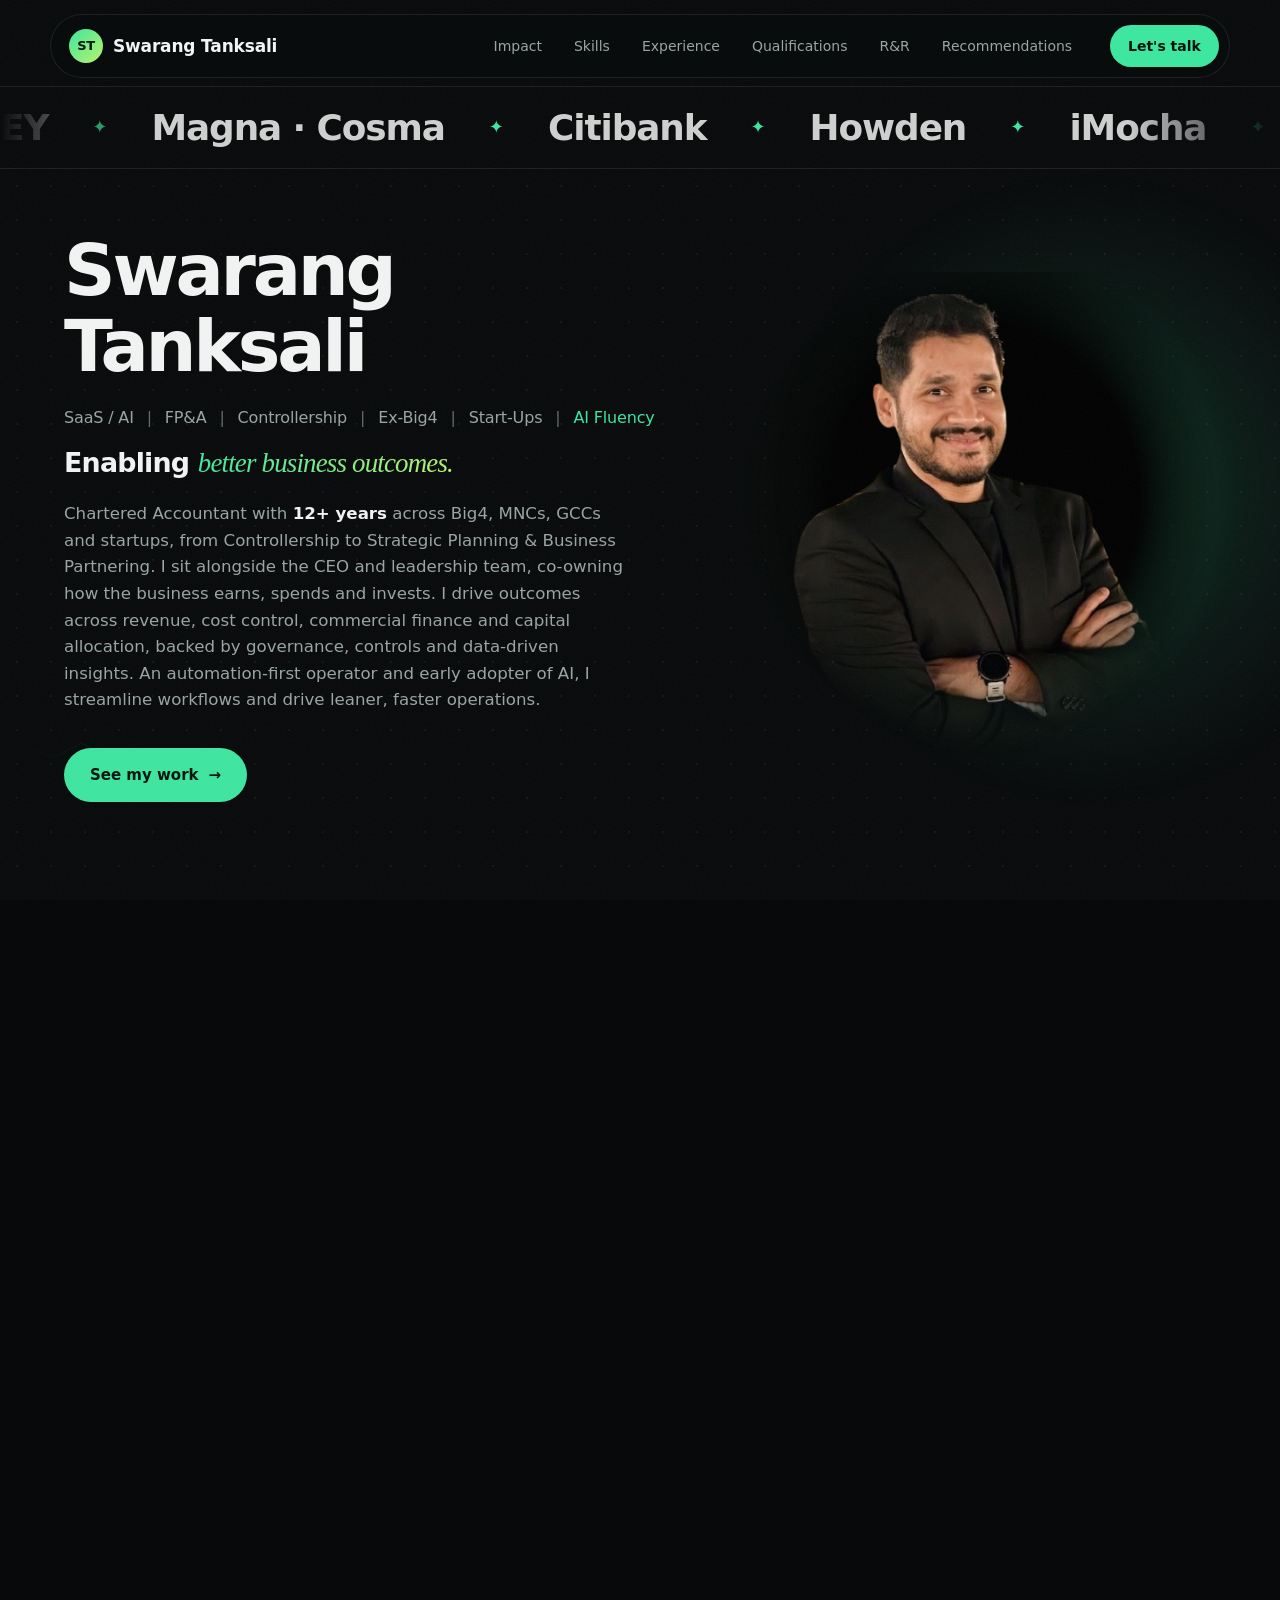
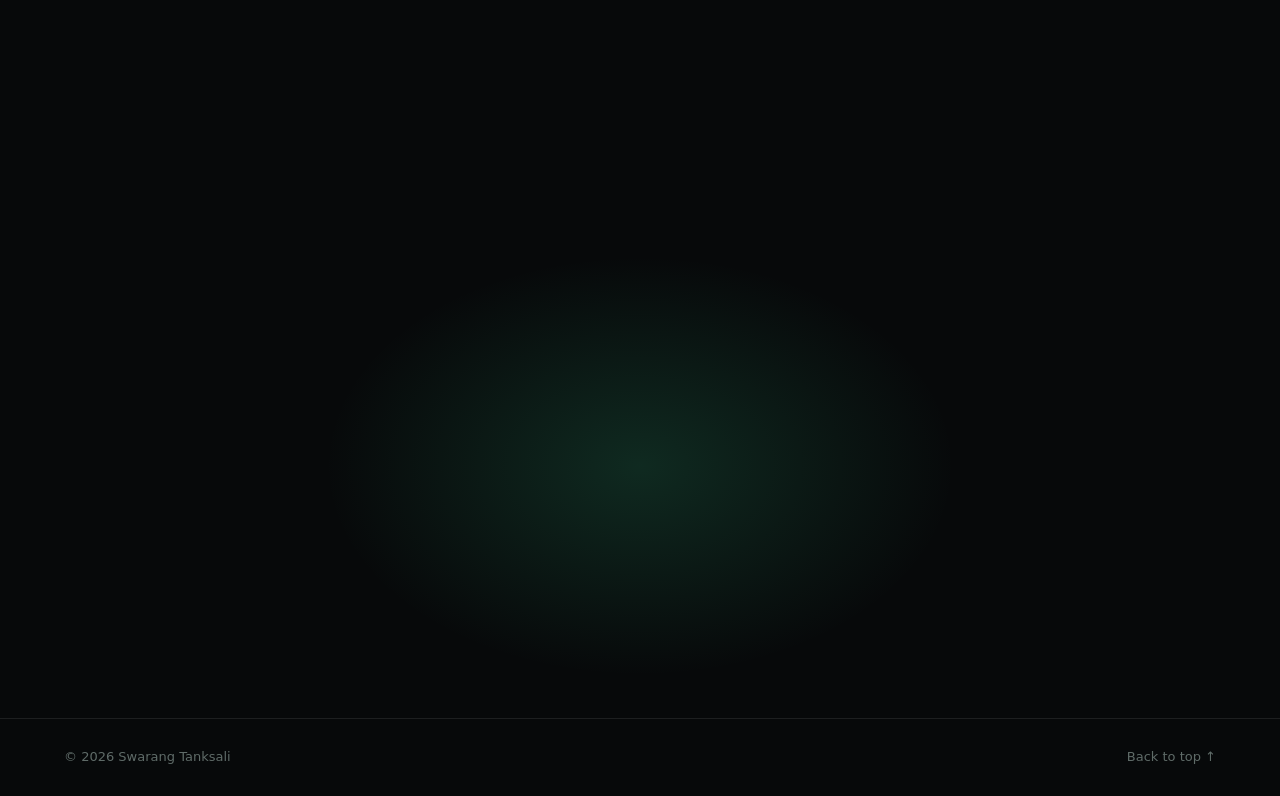
==== commit ad6b6548: "Copy and detail trims New tagline, SaaS Metrics naming, CEO reviews after = T+5, removed Poker and s" ====
--- a/index.html
+++ b/index.html
@@ -12,7 +12,7 @@
   <meta property="og:type" content="website">
   <meta name="theme-color" content="#07090a">
   <link rel="icon" href="assets/favicon.svg" type="image/svg+xml">
-  <link rel="stylesheet" href="css/styles.css?v=28">
+  <link rel="stylesheet" href="css/styles.css?v=30">
 </head>
 <body>
   <div class="cursor" aria-hidden="true"><span class="cursor__dot"></span></div>
@@ -67,7 +67,7 @@
           <span class="line"><span class="word">Tanksali</span></span>
         </h1>
         <p class="hero__role reveal">SaaS / AI <i>|</i> FP&amp;A <i>|</i> Controllership <i>|</i> Ex-Big4 <i>|</i> Start-Ups <i>|</i> <span class="tag-ai">AI Fluency</span></p>
-        <p class="hero__tagline reveal">I enable businesses to make <em>the right decisions.</em></p>
+        <p class="hero__tagline reveal">Enabling <em>better business outcomes.</em></p>
         <p class="hero__sub reveal">
           Chartered Accountant with <strong>12+ years</strong> across Big4, MNCs, GCCs and startups, from Controllership to Strategic Planning &amp; Business Partnering.
           I sit alongside the CEO and leadership team, co-owning how the business earns, spends and invests.
@@ -134,7 +134,7 @@
           </div>
         </div>
         <ul class="ba__rows">
-          <li class="ba__row" data-before="0" data-after="100" data-lb="None" data-la="Monthly">
+          <li class="ba__row" data-before="0" data-after="100" data-lb="None" data-la="T+5">
             <span class="ba__name">CEO Business Reviews <small>iMocha / Snaptrude</small></span><span class="ba__track"><span class="ba__bar"></span></span><span class="ba__val">None</span>
           </li>
           <li class="ba__row" data-before="100" data-after="23" data-lb="T+8 / T+13" data-la="T+3">
@@ -169,10 +169,10 @@
         <li class="skill spot reveal"><h3>Process Automation</h3><p><span>AI fluency</span><span>Power BI</span><span>Advanced Excel</span></p></li>
         <li class="skill spot reveal"><h3>AOPs, Forecasts &amp; Financial Modelling</h3><p><span>AOP</span><span>Rolling Forecasts</span><span>13-Week Cash Flow</span></p></li>
         <li class="skill spot reveal"><h3>Commercial &amp; Business Finance</h3><p><span>Pricing</span><span>Deal Margins</span><span>Payment Structures</span></p></li>
-        <li class="skill spot reveal"><h3>Cost Savings &amp; Optimization</h3><p><span>Vendor Renegotiation</span><span>Billing Restructuring</span><span>SaaS Tools Optimization</span><span>AI Spend Management</span></p></li>
+        <li class="skill spot reveal"><h3>Cost Savings &amp; Optimization</h3><p><span>Vendor Renegotiation</span><span>SaaS Tools Optimization</span><span>AI Spend Management</span></p></li>
         <li class="skill spot reveal"><h3>Governance, Compliance &amp; Controls</h3><p><span>Internal Controls</span><span>SOX</span><span>Policy Formation &amp; Deployment</span></p></li>
         <li class="skill spot reveal"><h3>Board &amp; Investor Reporting</h3><p><span>Investor MIS</span><span>Board Packs</span><span>Data Room</span></p></li>
-        <li class="skill spot reveal"><h3>SaaS KPIs Fluency</h3><p><span>ARR</span><span>NDR</span><span>GDR</span><span>LTV</span><span>CAC</span><span>Churn</span></p></li>
+        <li class="skill spot reveal"><h3>SaaS Metrics</h3><p><span>ARR</span><span>NDR</span><span>GDR</span><span>LTV</span><span>CAC</span><span>Churn</span></p></li>
       </ul>
     </section>
 
@@ -215,7 +215,7 @@
               <li>Built Power BI and AI-powered dashboards for KPIs, runway and data analytics, including a <strong>runway app</strong> used in board reporting.</li>
               <li>Got MIS to <strong>T+3</strong>, freed up <strong>50+ hours a month</strong> and cut <strong>$0.35Mn+</strong> in costs, including AI token management.</li>
             </ul>
-              <div class="panel__learn"><b>Top learnings</b><p><span>AI Fluency</span><span>Tech / SaaS Business Models</span><span>Cost Control</span><span>Systems Implementation</span><span>Fundraising Support</span><span>Cash &amp; Runway Management</span><span>Investor Relations &amp; Reporting</span><span>Contract &amp; Legal Reviews</span></p></div>
+              <div class="panel__learn"><b>Top learnings</b><p><span>AI Fluency</span><span>Tech / SaaS Business Models</span><span>Cost Control</span><span>Systems Implementation</span><span>Cash &amp; Runway Management</span></p></div>
             </div>
           </article>
 
@@ -233,7 +233,7 @@
               <li>Owned investor MIS and sat in board meetings, shaping the story behind the numbers.</li>
               <li>Cut receivable days from <strong>110+ to 70</strong> and saved <strong>$0.25Mn+</strong>.</li>
             </ul>
-              <div class="panel__learn"><b>Top learnings</b><p><span>SaaS KPIs</span><span>Systems Implementation</span><span>Board Meetings</span><span>Change Management</span><span>Contract &amp; Legal Reviews</span></p></div>
+              <div class="panel__learn"><b>Top learnings</b><p><span>SaaS Metrics</span><span>Systems Implementation</span><span>Board Meetings</span><span>Change Management</span><span>Contract &amp; Legal Reviews</span></p></div>
             </div>
           </article>
 
@@ -252,7 +252,7 @@
               <li>Rolled out SOX across the BU, taking deficiencies from <strong>~25 to under 5</strong>.</li>
               <li>Grew the finance team from 2 to 4 and built a business case that added <strong>$0.5Mn a year</strong> in revenue.</li>
             </ul>
-              <div class="panel__learn"><b>Top learnings</b><p><span>Executive Presence</span><span>Change Management</span><span>Driving Strategic Projects (SOX, Merger)</span><span>Co-Owning the P&amp;L</span><span>Presenting to the Board</span><span>Participating in Global Programs</span></p></div>
+              <div class="panel__learn"><b>Top learnings</b><p><span>Executive Presence</span><span>Change Management</span><span>Driving Strategic Projects (SOX, Merger)</span><span>Co-Owning the P&amp;L</span><span>Participating in Global Programs</span></p></div>
             </div>
           </article>
 
@@ -369,7 +369,7 @@
       <div class="section__head">
         <p class="kicker reveal">Recommendations</p>
         <h2 class="reveal">What people <em>say.</em></h2>
-        <p class="lead reveal">From founders, managers and colleagues. Every one is on my LinkedIn, so you can <a class="link" href="https://www.linkedin.com/in/swarangtanksali/details/recommendations/" target="_blank" rel="noopener noreferrer">check them there ↗</a></p>
+        <p class="lead reveal">What my past colleagues say about me. You can check them on LinkedIn <a class="link" href="https://www.linkedin.com/in/swarangtanksali/details/recommendations/" target="_blank" rel="noopener noreferrer">here ↗</a>.</p>
       </div>
 
       <div class="voices reveal" id="voicesCarousel">
@@ -408,10 +408,6 @@
         <li class="hobby spot reveal">
           <svg viewBox="0 0 24 24" aria-hidden="true"><circle cx="14" cy="4.5" r="1.8"/><path d="M8 21l3-6 3 2v5M11 15l1-5 4 3h3M12 10l-3-1-3 3"/></svg>
           <span>Fitness <small>Running (half marathoner), gym</small></span>
-        </li>
-        <li class="hobby spot reveal">
-          <svg viewBox="0 0 24 24" aria-hidden="true"><rect x="3.5" y="6" width="10" height="14" rx="1.8"/><path d="M8 3.5h10.7A1.8 1.8 0 0 1 20.5 5.3v11.4"/><path d="M8.5 10.2c-1.4 1.5-2.3 2.4-2.3 3.4a1.2 1.2 0 0 0 2.3.6 1.2 1.2 0 0 0 2.3-.6c0-1-.9-1.9-2.3-3.4zM8.5 14.6V16"/></svg>
-          <span>Poker</span>
         </li>
       </ul>
     </section>
--- a/css/styles.css
+++ b/css/styles.css
@@ -398,7 +398,7 @@
 .contact__ctas { display: flex; flex-wrap: wrap; justify-content: center; gap: 12px; margin-top: 40px; }
 #copyEmail { flex-direction: column; gap: 0; line-height: 1.25; }
 .copy-hint { font-size: 11px; font-family: var(--mono); letter-spacing: 0.12em; text-transform: uppercase; opacity: 0.6; font-weight: 500; }
-.hobbies { list-style: none; margin: 0; padding: 0; display: grid; grid-template-columns: repeat(6, 1fr); gap: 12px; }
+.hobbies { list-style: none; margin: 0; padding: 0; display: grid; grid-template-columns: repeat(5, 1fr); gap: 12px; }
 .hobby { display: flex; flex-direction: column; align-items: flex-start; gap: 22px; padding: 22px; border-radius: 18px; border: 1px solid var(--line); background: var(--card); transition: transform 0.4s var(--ease), border-color 0.3s; }
 .hobby:hover { transform: translateY(-4px); border-color: rgba(62, 230, 160, 0.4); }
 .hobby svg { width: 30px; height: 30px; fill: none; stroke: var(--accent); stroke-width: 1.6; stroke-linecap: round; stroke-linejoin: round; transition: transform 0.5s var(--ease); }
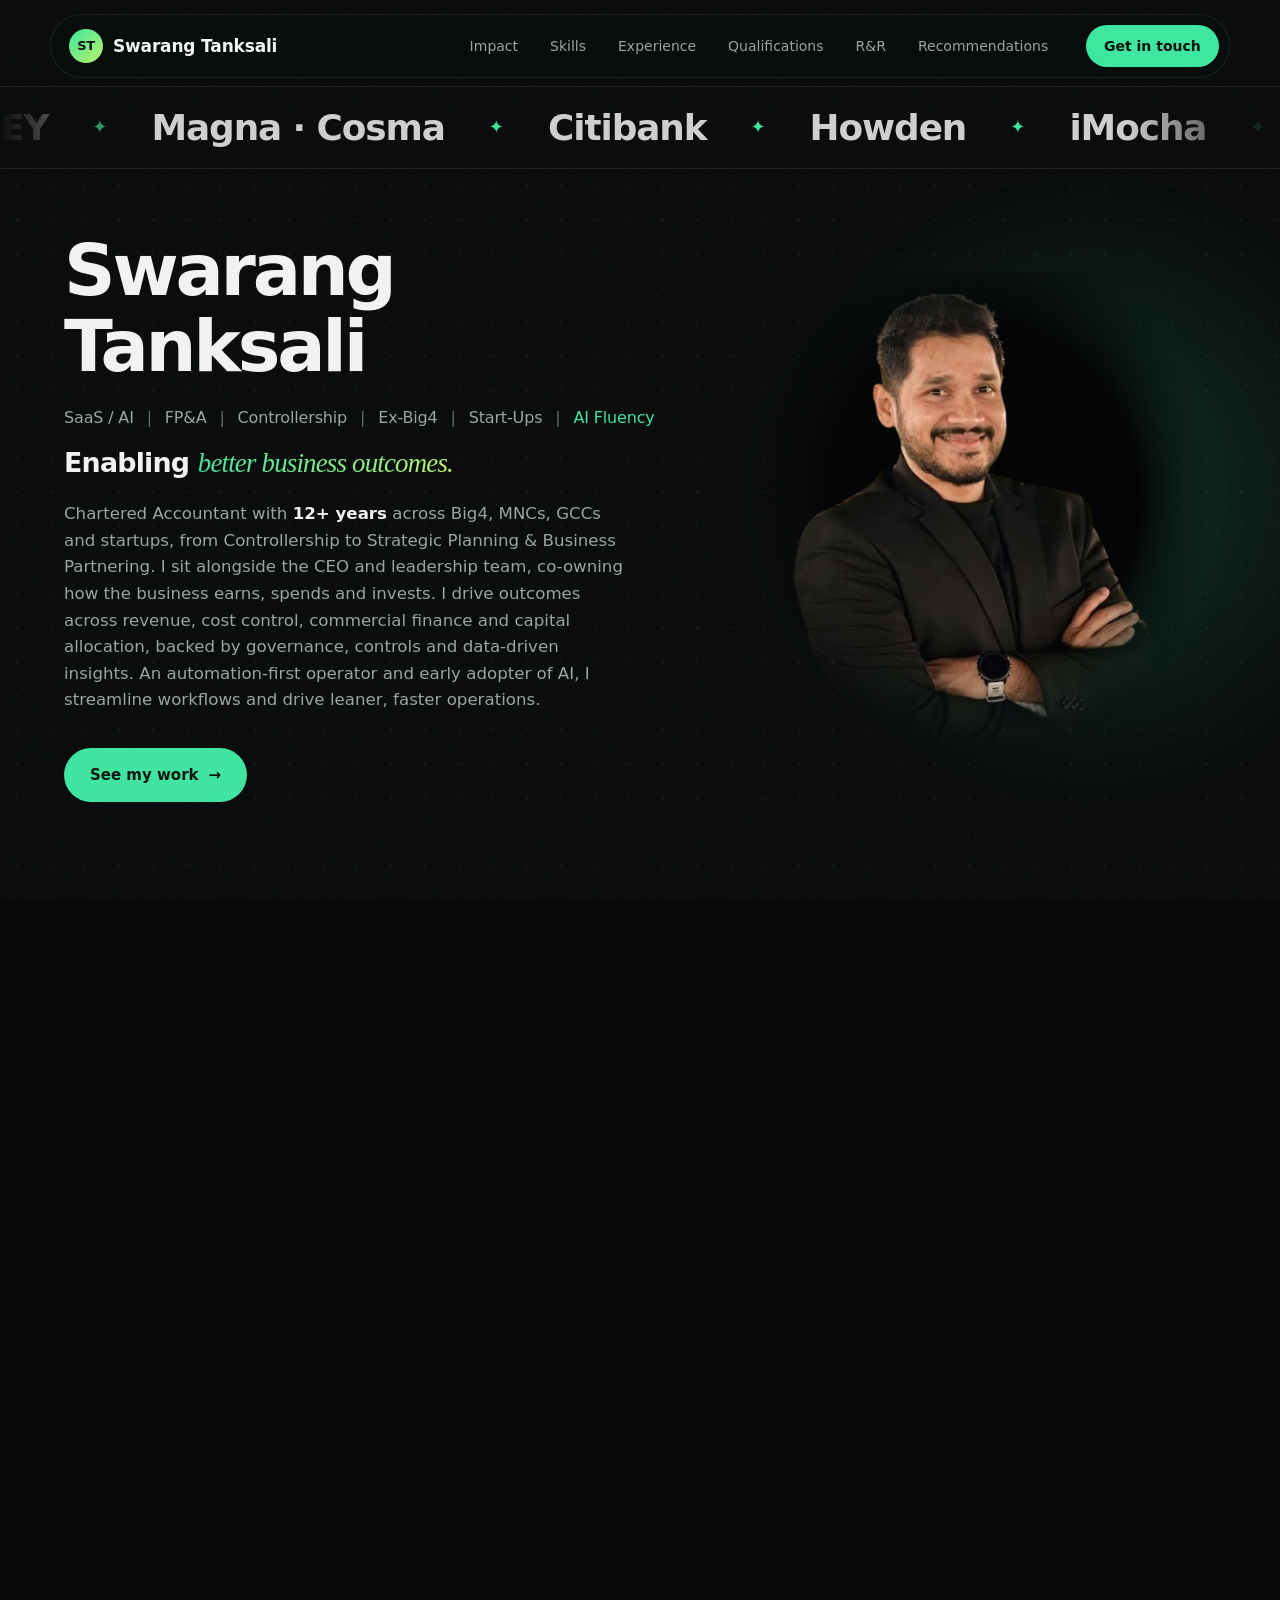
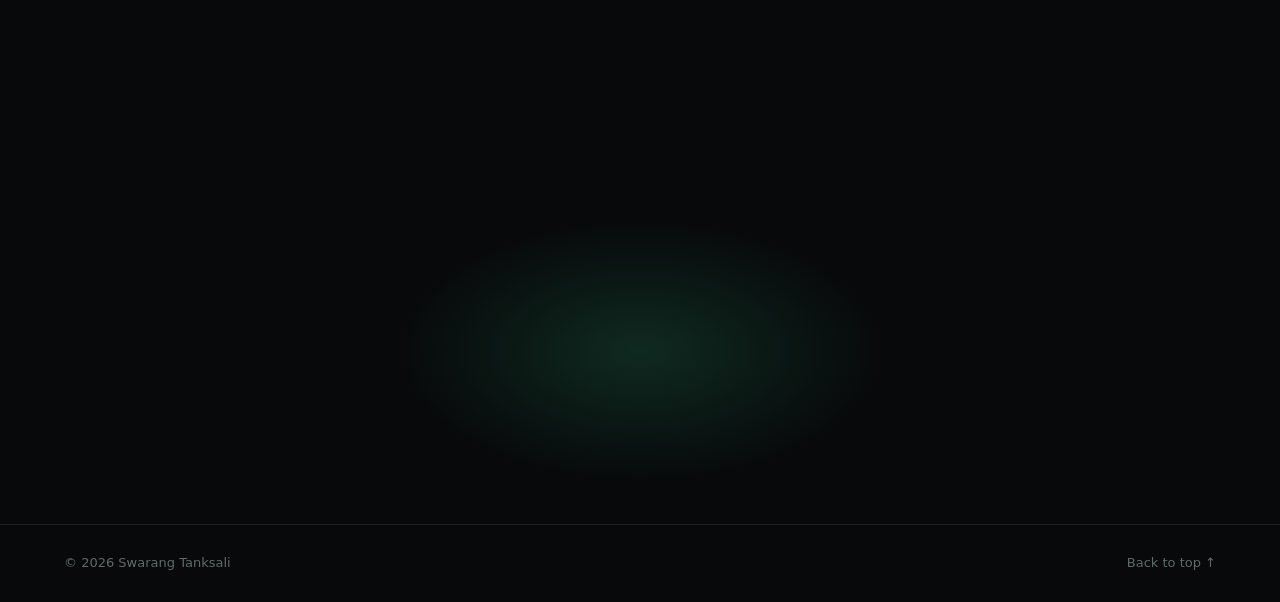
==== commit 50fd6803: "Compact contact section, labels-only interests Contact is now "Get in touch." with a shorter line an" ====
--- a/index.html
+++ b/index.html
@@ -12,7 +12,7 @@
   <meta property="og:type" content="website">
   <meta name="theme-color" content="#07090a">
   <link rel="icon" href="assets/favicon.svg" type="image/svg+xml">
-  <link rel="stylesheet" href="css/styles.css?v=30">
+  <link rel="stylesheet" href="css/styles.css?v=31">
 </head>
 <body>
   <div class="cursor" aria-hidden="true"><span class="cursor__dot"></span></div>
@@ -31,7 +31,7 @@
       <a href="#rnr">R&amp;R</a>
       <a href="#voices">Recommendations</a>
     </nav>
-    <a href="#contact" class="btn btn--small magnetic">Let's talk</a>
+    <a href="#contact" class="btn btn--small magnetic">Get in touch</a>
     <button class="nav__burger" id="burger" aria-label="Open menu" aria-expanded="false" aria-controls="mobileMenu"><span></span><span></span></button>
   </header>
 
@@ -391,23 +391,23 @@
       <ul class="hobbies">
         <li class="hobby spot reveal">
           <svg viewBox="0 0 24 24" aria-hidden="true"><path d="M12 3v3M12 18v3M3 12h3M18 12h3M5.6 5.6l2.1 2.1M16.3 16.3l2.1 2.1M5.6 18.4l2.1-2.1M16.3 7.7l2.1-2.1"/><circle cx="12" cy="12" r="3.2"/></svg>
-          <span>AI &amp; SaaS <small>Read, follow, build</small></span>
+          <span>AI &amp; SaaS</span>
         </li>
         <li class="hobby spot reveal">
           <svg viewBox="0 0 24 24" aria-hidden="true"><path d="M12 3c3 2 5 5.5 5 9.5L15 15H9l-2-2.5C7 8.5 9 5 12 3z"/><circle cx="12" cy="9.5" r="1.6"/><path d="M9 15l-2 4 3.5-1.5M15 15l2 4-3.5-1.5"/></svg>
-          <span>Startups <small>Write, follow, understand businesses &amp; markets</small></span>
+          <span>Startups</span>
         </li>
         <li class="hobby spot reveal">
           <svg viewBox="0 0 24 24" aria-hidden="true"><path d="M4 19.5V5.5A2.5 2.5 0 0 1 6.5 3H20v14H6.5A2.5 2.5 0 0 0 4 19.5zM4 19.5A2.5 2.5 0 0 0 6.5 22H20v-5"/></svg>
-          <span>Reading <small>Non-fiction, business, productivity, biographies</small></span>
+          <span>Reading</span>
         </li>
         <li class="hobby spot reveal">
           <svg viewBox="0 0 24 24" aria-hidden="true"><circle cx="12" cy="12" r="8.5"/><path d="M12 7.5l4 2.9-1.5 4.7h-5L8 10.4z"/></svg>
-          <span>Sports <small>Watch &amp; play: F1, cricket, football, tennis</small></span>
+          <span>Sports</span>
         </li>
         <li class="hobby spot reveal">
           <svg viewBox="0 0 24 24" aria-hidden="true"><circle cx="14" cy="4.5" r="1.8"/><path d="M8 21l3-6 3 2v5M11 15l1-5 4 3h3M12 10l-3-1-3 3"/></svg>
-          <span>Fitness <small>Running (half marathoner), gym</small></span>
+          <span>Fitness <small>Half marathoner</small></span>
         </li>
       </ul>
     </section>
@@ -416,13 +416,13 @@
     <section class="contact" id="contact">
       <div class="contact__glow" aria-hidden="true"></div>
       <p class="kicker reveal">Contact</p>
-      <h2 class="contact__title reveal">Let's <em>connect.</em></h2>
-      <p class="lead reveal">I'm always open to a good conversation and to meeting new people. Drop me an email or say hi on LinkedIn.</p>
+      <h2 class="contact__title reveal">Get in <em>touch.</em></h2>
+      <p class="lead reveal">Happy to connect, and glad to talk through my work.</p>
       <div class="contact__ctas reveal">
-        <button class="btn btn--big magnetic" id="copyEmail" data-email="swarang.tanksali@gmail.com">
+        <button class="btn magnetic" id="copyEmail" data-email="swarang.tanksali@gmail.com">
           <span class="copy-label">swarang.tanksali@gmail.com</span><span class="copy-hint">Click to copy</span>
         </button>
-        <a class="btn btn--ghost btn--big magnetic" href="https://www.linkedin.com/in/swarangtanksali" target="_blank" rel="noopener noreferrer">LinkedIn ↗</a>
+        <a class="btn btn--ghost magnetic" href="https://www.linkedin.com/in/swarangtanksali" target="_blank" rel="noopener noreferrer">LinkedIn ↗</a>
       </div>
     </section>
   </main>
--- a/css/styles.css
+++ b/css/styles.css
@@ -389,13 +389,13 @@
 .voices__dots button.is-on { width: 28px; background: var(--accent); }
 
 /* ============ Contact ============ */
-.contact { position: relative; text-align: center; max-width: 1100px; margin: 0 auto; padding: clamp(90px, 11vw, 140px) var(--pad) clamp(70px, 8vw, 100px); overflow: hidden; }
+.contact { position: relative; text-align: center; max-width: 1100px; margin: 0 auto; padding: clamp(56px, 7vw, 88px) var(--pad) clamp(48px, 6vw, 72px); overflow: hidden; }
 .contact .lead { margin: 0 auto; max-width: 560px; }
-.contact__glow { position: absolute; z-index: -1; left: 50%; top: 55%; width: 900px; height: 600px; transform: translate(-50%, -50%); background: radial-gradient(closest-side, rgba(62, 230, 160, 0.15), transparent 70%); pointer-events: none; }
-.contact__title { font-size: clamp(48px, 7vw, 96px); }
+.contact__glow { position: absolute; z-index: -1; left: 50%; top: 55%; width: 700px; height: 380px; transform: translate(-50%, -50%); background: radial-gradient(closest-side, rgba(62, 230, 160, 0.15), transparent 70%); pointer-events: none; }
+.contact__title { font-size: clamp(34px, 4.4vw, 56px); margin-bottom: 14px; }
 .contact__where { margin: 18px 0 0; font-family: var(--mono); font-size: 13px; letter-spacing: 0.04em; color: var(--muted); }
 .contact__where a:hover { color: var(--accent); }
-.contact__ctas { display: flex; flex-wrap: wrap; justify-content: center; gap: 12px; margin-top: 40px; }
+.contact__ctas { display: flex; flex-wrap: wrap; justify-content: center; gap: 12px; margin-top: 28px; }
 #copyEmail { flex-direction: column; gap: 0; line-height: 1.25; }
 .copy-hint { font-size: 11px; font-family: var(--mono); letter-spacing: 0.12em; text-transform: uppercase; opacity: 0.6; font-weight: 500; }
 .hobbies { list-style: none; margin: 0; padding: 0; display: grid; grid-template-columns: repeat(5, 1fr); gap: 12px; }
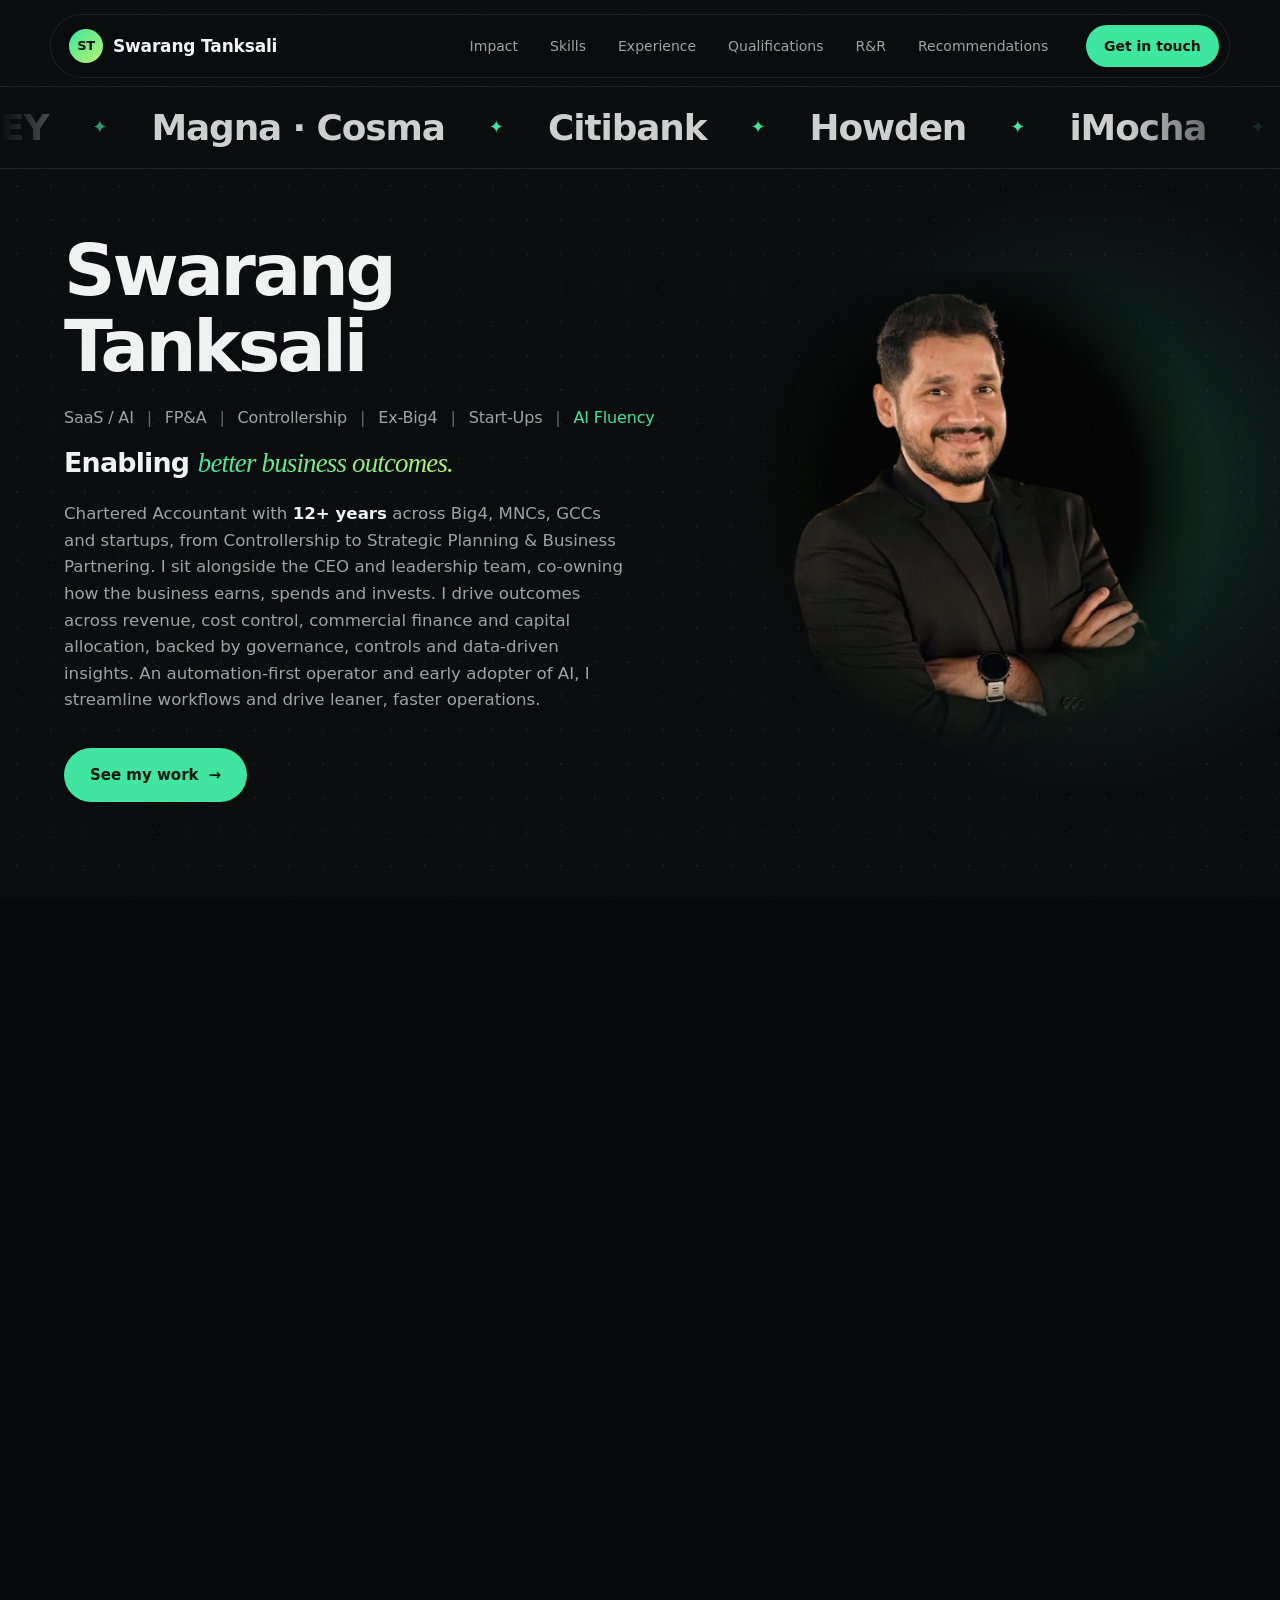
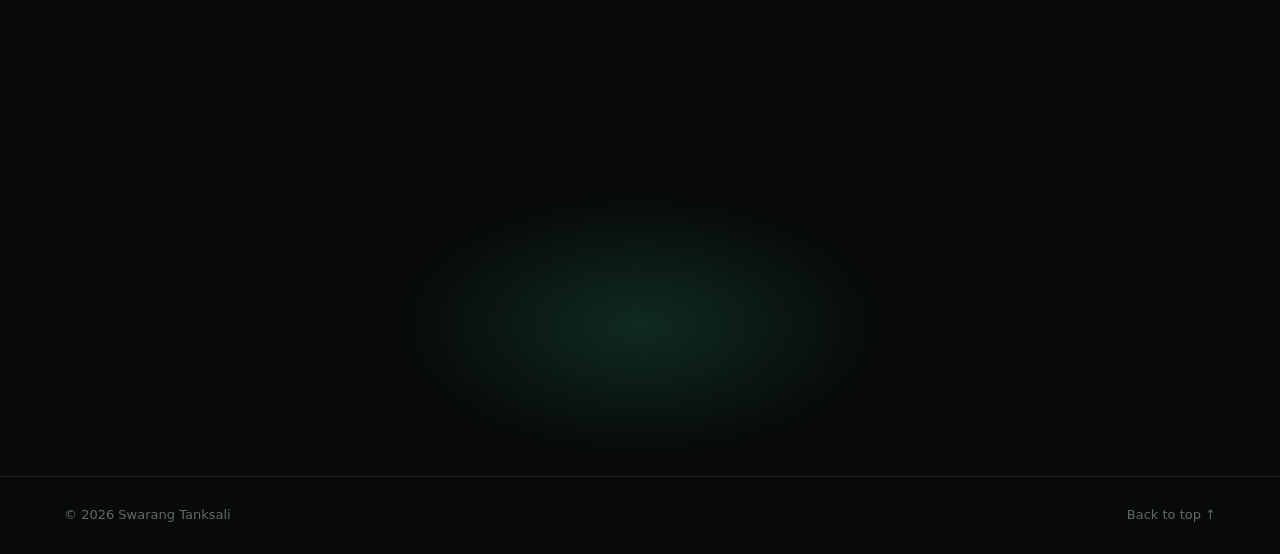
==== commit 6566a81e: "Remove contact subline Heading and buttons are enough.  Co-Authored-By: Claude Sonnet 5.5 <noreply@a" ====
--- a/index.html
+++ b/index.html
@@ -12,7 +12,7 @@
   <meta property="og:type" content="website">
   <meta name="theme-color" content="#07090a">
   <link rel="icon" href="assets/favicon.svg" type="image/svg+xml">
-  <link rel="stylesheet" href="css/styles.css?v=31">
+  <link rel="stylesheet" href="css/styles.css?v=32">
 </head>
 <body>
   <div class="cursor" aria-hidden="true"><span class="cursor__dot"></span></div>
@@ -417,7 +417,6 @@
       <div class="contact__glow" aria-hidden="true"></div>
       <p class="kicker reveal">Contact</p>
       <h2 class="contact__title reveal">Get in <em>touch.</em></h2>
-      <p class="lead reveal">Happy to connect, and glad to talk through my work.</p>
       <div class="contact__ctas reveal">
         <button class="btn magnetic" id="copyEmail" data-email="swarang.tanksali@gmail.com">
           <span class="copy-label">swarang.tanksali@gmail.com</span><span class="copy-hint">Click to copy</span>
--- a/css/styles.css
+++ b/css/styles.css
@@ -395,7 +395,7 @@
 .contact__title { font-size: clamp(34px, 4.4vw, 56px); margin-bottom: 14px; }
 .contact__where { margin: 18px 0 0; font-family: var(--mono); font-size: 13px; letter-spacing: 0.04em; color: var(--muted); }
 .contact__where a:hover { color: var(--accent); }
-.contact__ctas { display: flex; flex-wrap: wrap; justify-content: center; gap: 12px; margin-top: 28px; }
+.contact__ctas { display: flex; flex-wrap: wrap; justify-content: center; gap: 12px; margin-top: 22px; }
 #copyEmail { flex-direction: column; gap: 0; line-height: 1.25; }
 .copy-hint { font-size: 11px; font-family: var(--mono); letter-spacing: 0.12em; text-transform: uppercase; opacity: 0.6; font-weight: 500; }
 .hobbies { list-style: none; margin: 0; padding: 0; display: grid; grid-template-columns: repeat(5, 1fr); gap: 12px; }
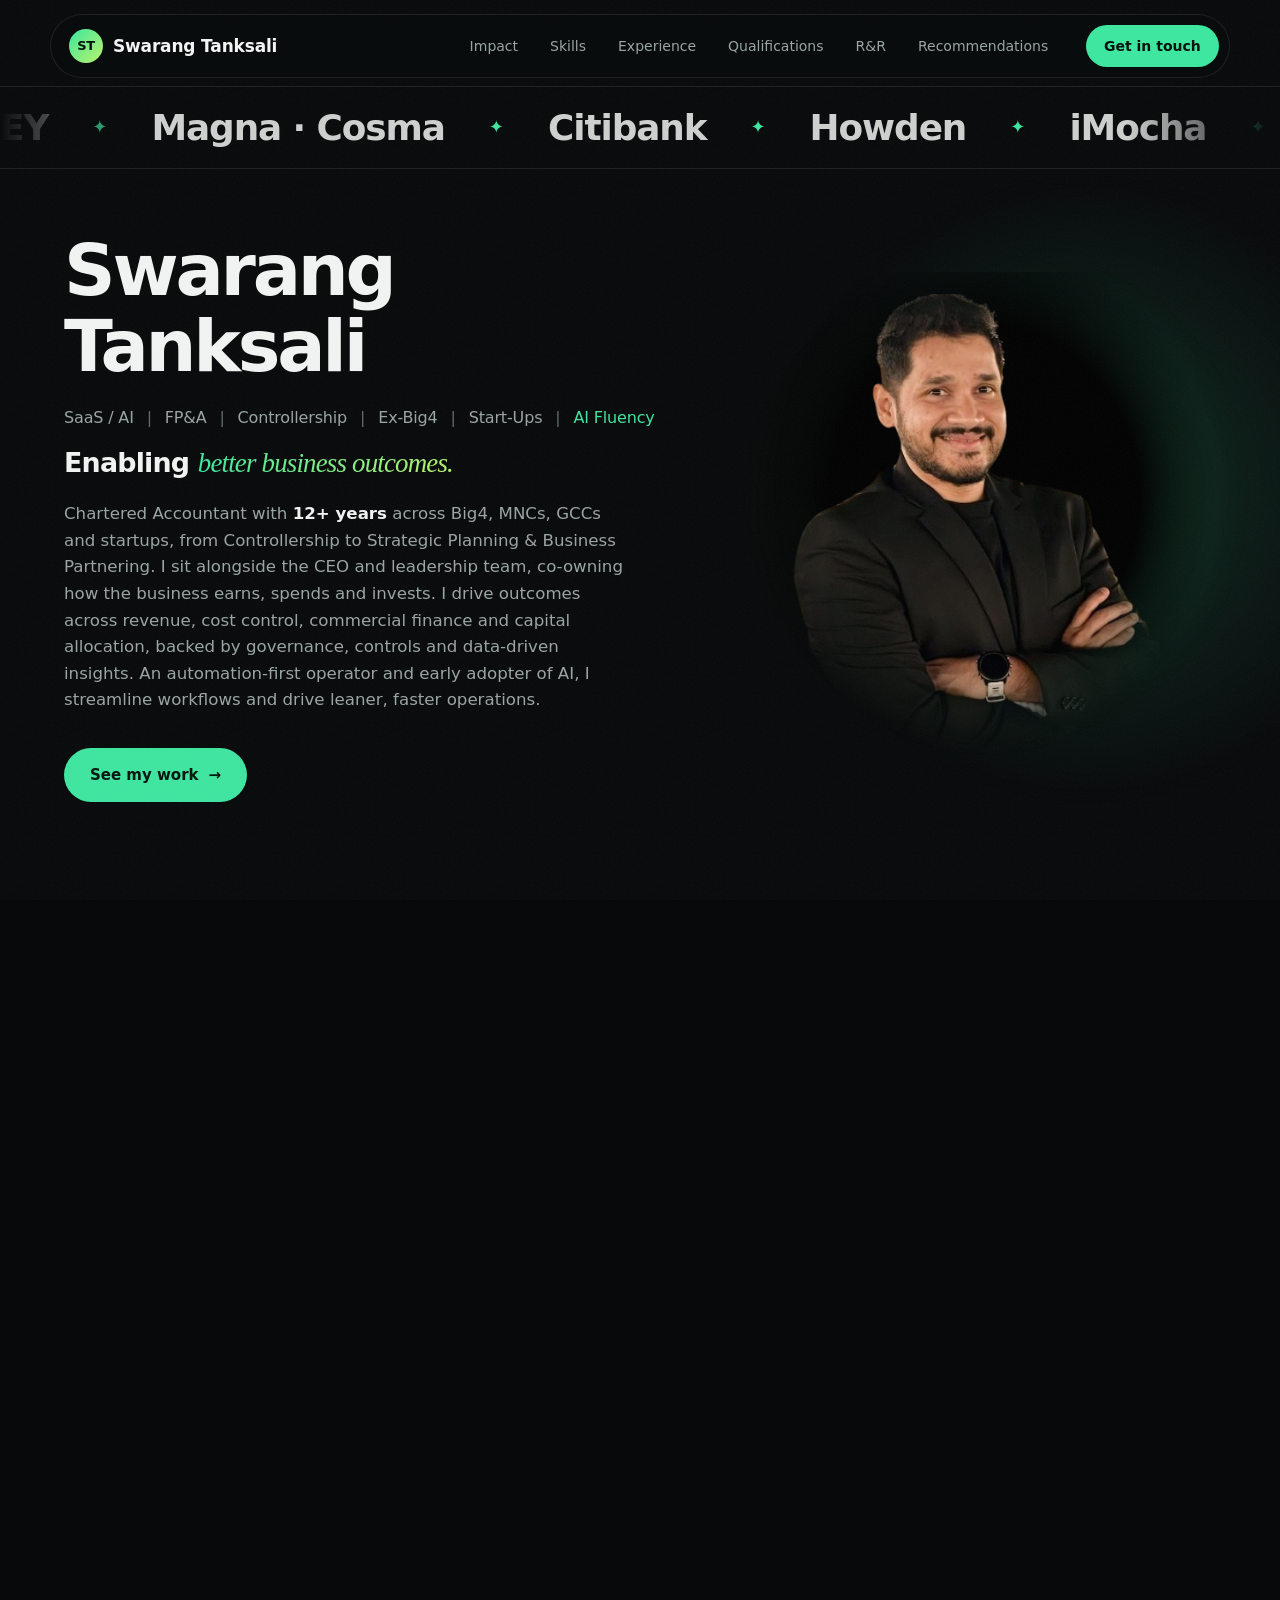
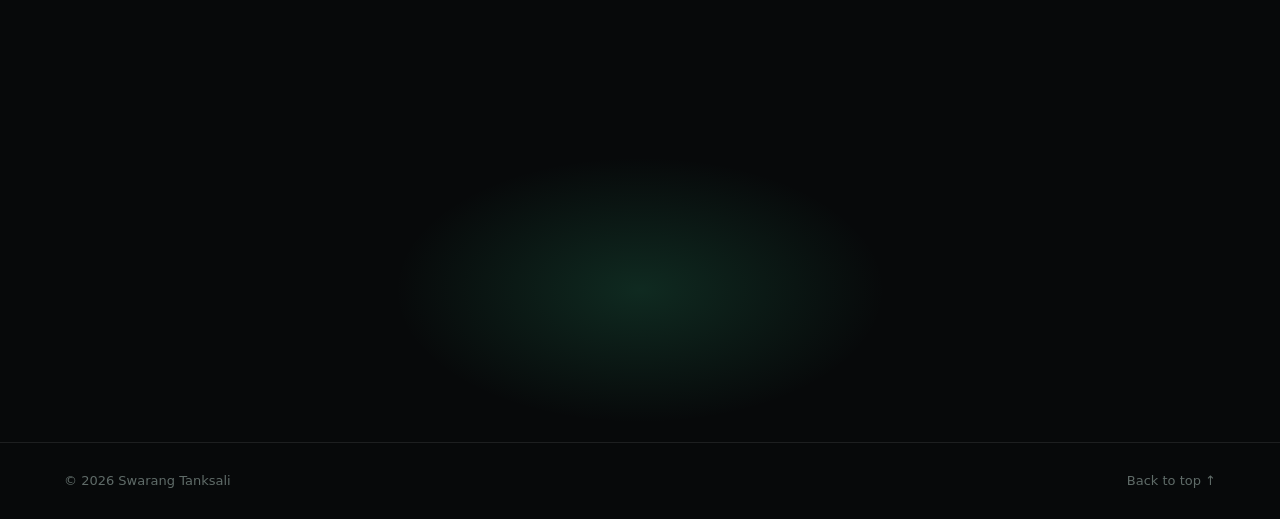
==== commit eea72e8b: "Remove per-card LinkedIn links The intro line already links to the LinkedIn recommendations page.  C" ====
--- a/index.html
+++ b/index.html
@@ -12,7 +12,7 @@
   <meta property="og:type" content="website">
   <meta name="theme-color" content="#07090a">
   <link rel="icon" href="assets/favicon.svg" type="image/svg+xml">
-  <link rel="stylesheet" href="css/styles.css?v=32">
+  <link rel="stylesheet" href="css/styles.css?v=33">
 </head>
 <body>
   <div class="cursor" aria-hidden="true"><span class="cursor__dot"></span></div>
@@ -433,6 +433,6 @@
 
   <div class="toast" id="toast" role="status" aria-live="polite"></div>
 
-  <script src="js/main.js?v=19" defer></script>
+  <script src="js/main.js?v=20" defer></script>
 </body>
 </html>
--- a/css/styles.css
+++ b/css/styles.css
@@ -378,8 +378,7 @@
 .voice__avatar { flex: none; width: 44px; height: 44px; border-radius: 50%; display: grid; place-items: center; font-weight: 700; font-size: 15px; color: var(--accent-ink); background: linear-gradient(135deg, var(--accent), var(--accent-2)); }
 .voice__name { font-weight: 600; }
 .voice__role { font-size: 13.5px; color: var(--muted); line-height: 1.4; }
-.voice__src { margin-left: auto; font-size: 13px; color: var(--accent); white-space: nowrap; }
-.voice__src:hover, .link:hover { text-decoration: underline; text-underline-offset: 3px; }
+.link:hover { text-decoration: underline; text-underline-offset: 3px; }
 .link { color: var(--accent); }
 .voices__nav { display: flex; align-items: center; gap: 16px; margin-top: 26px; }
 .icon-btn { width: 50px; height: 50px; border-radius: 50%; border: 1px solid var(--line-2); font-size: 18px; transition: background 0.3s, border-color 0.3s; }
@@ -457,7 +456,6 @@
   .hero { padding-top: 24px; }
   .marquee { margin-top: 74px; padding: 12px 0; }
   .hobbies { grid-template-columns: repeat(2, 1fr); }
-  .voice__src { margin-left: 58px; }
   body { font-size: 16px; }
   .stats { grid-template-columns: 1fr 1fr; gap: 10px; }
   .stat { padding: 20px 18px; }
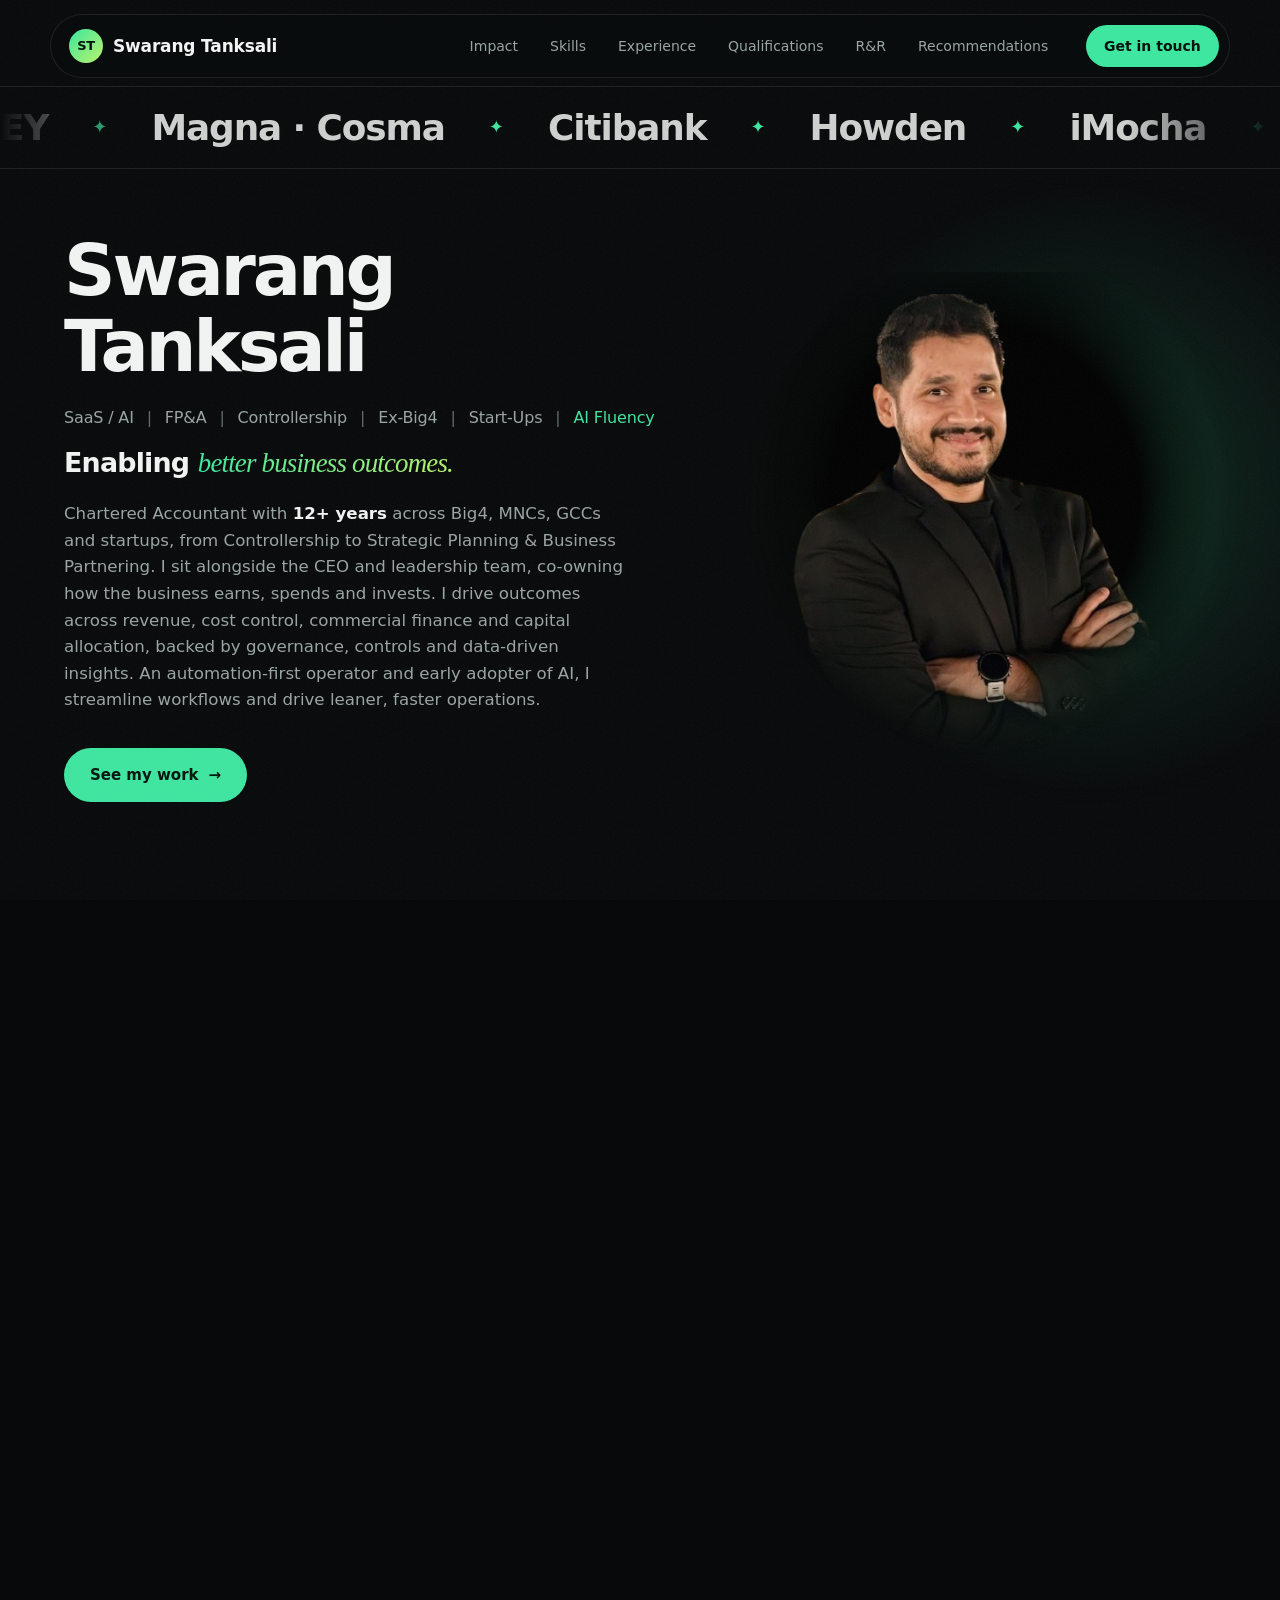
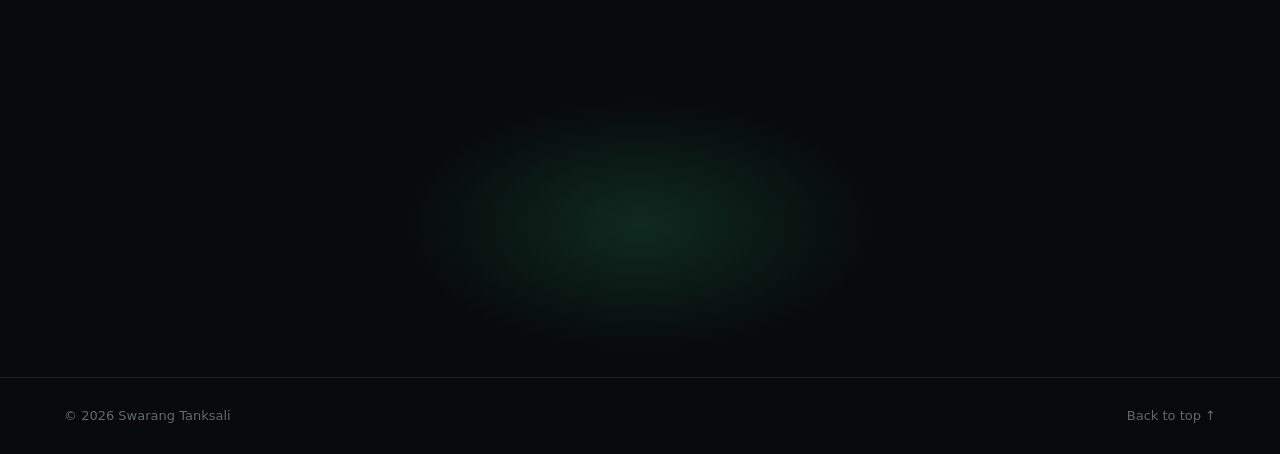
==== commit 8fbd59b5: "Recommendations: exact LinkedIn wording Remove the italic pull-quotes. Names, titles, relationship l" ====
--- a/index.html
+++ b/index.html
@@ -12,7 +12,7 @@
   <meta property="og:type" content="website">
   <meta name="theme-color" content="#07090a">
   <link rel="icon" href="assets/favicon.svg" type="image/svg+xml">
-  <link rel="stylesheet" href="css/styles.css?v=33">
+  <link rel="stylesheet" href="css/styles.css?v=34">
 </head>
 <body>
   <div class="cursor" aria-hidden="true"><span class="cursor__dot"></span></div>
@@ -433,6 +433,6 @@
 
   <div class="toast" id="toast" role="status" aria-live="polite"></div>
 
-  <script src="js/main.js?v=20" defer></script>
+  <script src="js/main.js?v=21" defer></script>
 </body>
 </html>
--- a/css/styles.css
+++ b/css/styles.css
@@ -366,7 +366,6 @@
   background: var(--card); border: 1px solid var(--line); display: flex; flex-direction: column; user-select: none;
 }
 .voice__q { font-family: var(--serif); font-size: 64px; line-height: 0.6; color: var(--accent); height: 32px; }
-.voice__hl { margin: 14px 0 0; font-family: var(--serif); font-style: italic; font-size: clamp(22px, 2.2vw, 28px); line-height: 1.25; letter-spacing: -0.01em; color: var(--text); }
 .voice blockquote { margin: 16px 0 26px; font-size: 15.5px; line-height: 1.7; color: var(--muted); flex: 1; }
 .voice blockquote p { margin: 0 0 12px; }
 .voice blockquote.is-clamped {
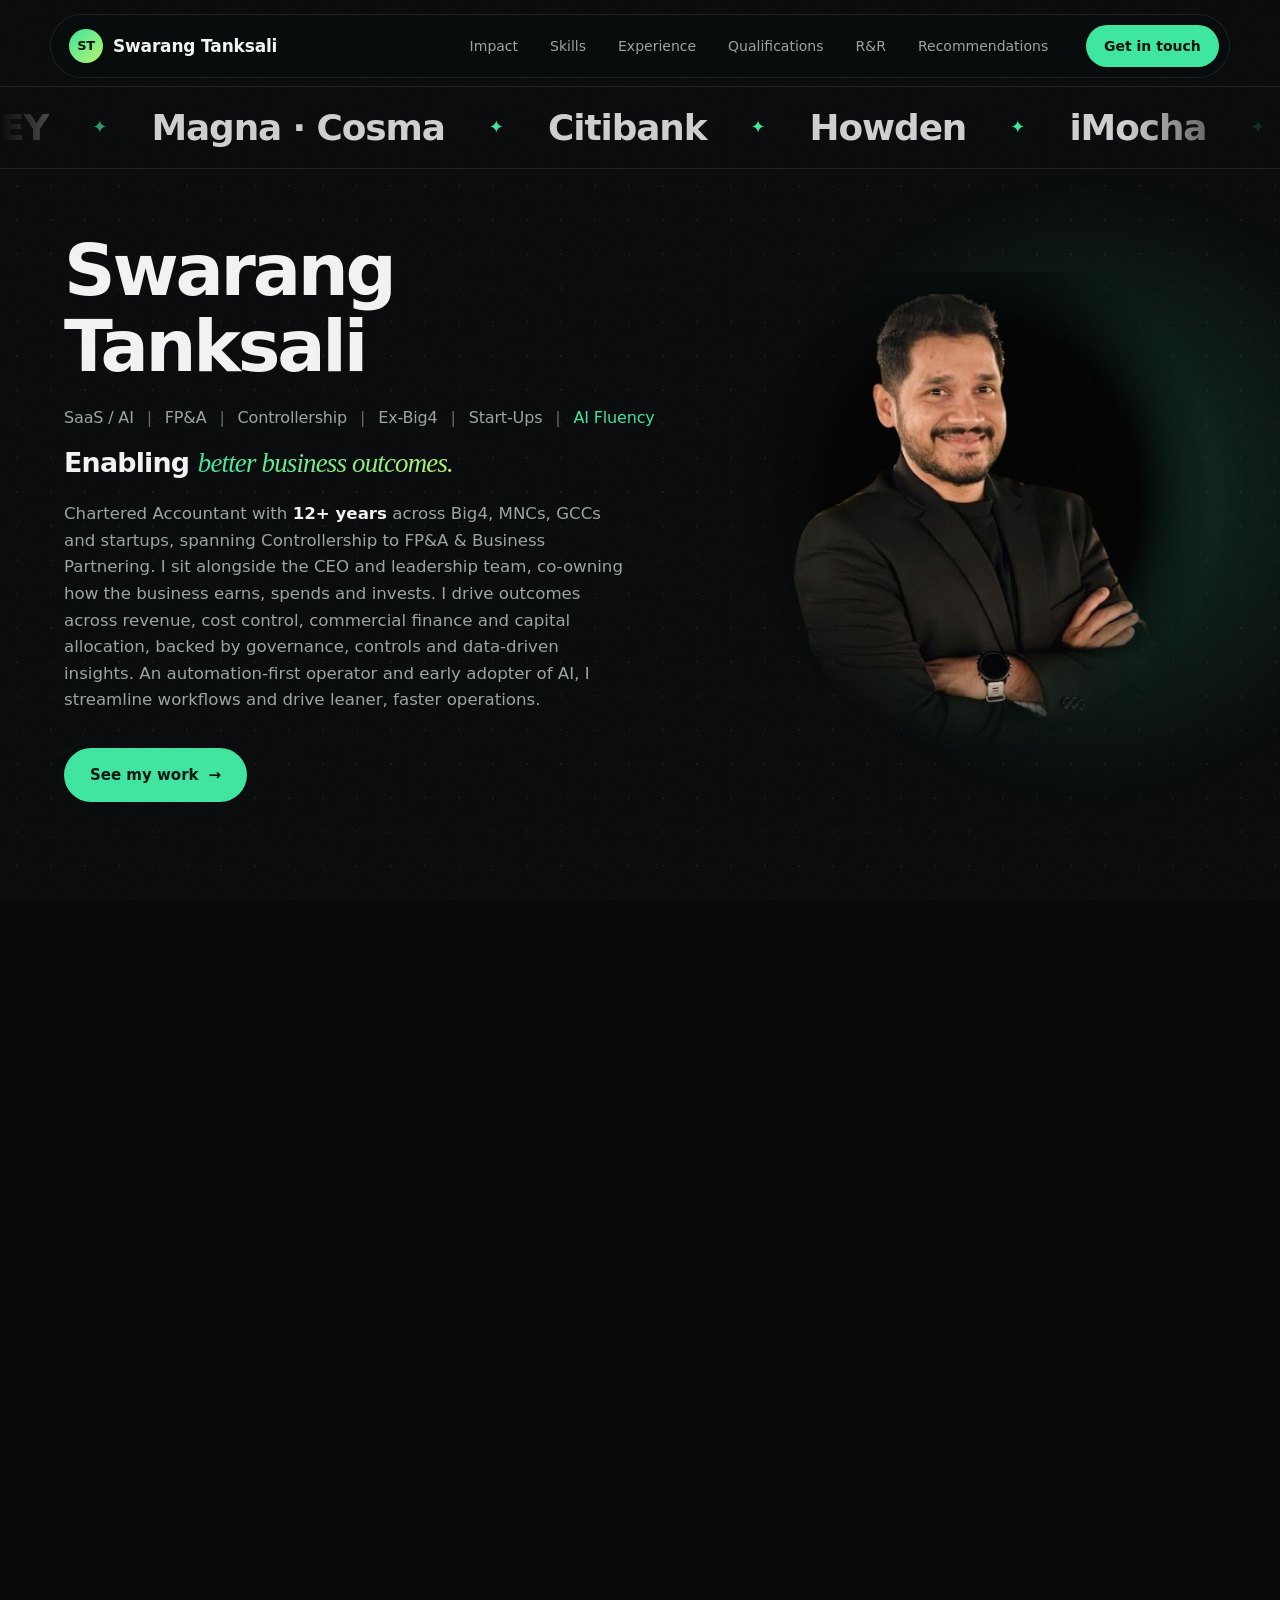
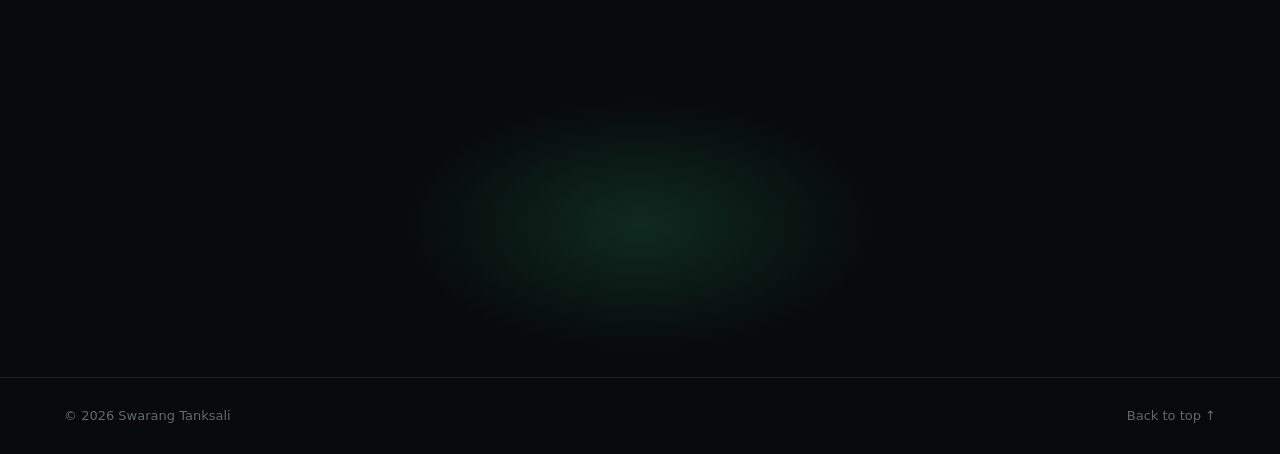
==== commit 78b1096e: "Update summary first sentence Co-Authored-By: Claude Sonnet 5.5 <noreply@anthropic.com>" ====
--- a/index.html
+++ b/index.html
@@ -6,13 +6,13 @@
   <meta http-equiv="Content-Security-Policy" content="default-src 'self'; img-src 'self' data:; style-src 'self'; script-src 'self'; font-src 'self'; connect-src 'none'; object-src 'none'; base-uri 'self'; form-action 'none'">
   <meta name="referrer" content="strict-origin-when-cross-origin">
   <title>Swarang Tanksali · Finance Controller, FP&amp;A</title>
-  <meta name="description" content="Chartered Accountant with 12+ years across Big4, MNCs, GCCs and startups, from Controllership to Strategic Planning &amp; Business Partnering.">
+  <meta name="description" content="Chartered Accountant with 12+ years across Big4, MNCs, GCCs and startups, spanning Controllership to FP&amp;A &amp; Business Partnering.">
   <meta property="og:title" content="Swarang Tanksali · Finance Controller, FP&amp;A">
   <meta property="og:description" content="I turn numbers into decisions. Chartered Accountant · Ex-EY · FP&amp;A · Controllership · AI_Native.">
   <meta property="og:type" content="website">
   <meta name="theme-color" content="#07090a">
   <link rel="icon" href="assets/favicon.svg" type="image/svg+xml">
-  <link rel="stylesheet" href="css/styles.css?v=34">
+  <link rel="stylesheet" href="css/styles.css?v=35">
 </head>
 <body>
   <div class="cursor" aria-hidden="true"><span class="cursor__dot"></span></div>
@@ -69,7 +69,7 @@
         <p class="hero__role reveal">SaaS / AI <i>|</i> FP&amp;A <i>|</i> Controllership <i>|</i> Ex-Big4 <i>|</i> Start-Ups <i>|</i> <span class="tag-ai">AI Fluency</span></p>
         <p class="hero__tagline reveal">Enabling <em>better business outcomes.</em></p>
         <p class="hero__sub reveal">
-          Chartered Accountant with <strong>12+ years</strong> across Big4, MNCs, GCCs and startups, from Controllership to Strategic Planning &amp; Business Partnering.
+          Chartered Accountant with <strong>12+ years</strong> across Big4, MNCs, GCCs and startups, spanning Controllership to FP&amp;A &amp; Business Partnering.
           I sit alongside the CEO and leadership team, co-owning how the business earns, spends and invests.
           I drive outcomes across revenue, cost control, commercial finance and capital allocation, backed by governance, controls and data-driven insights.
           An automation-first operator and early adopter of AI, I streamline workflows and drive leaner, faster operations.
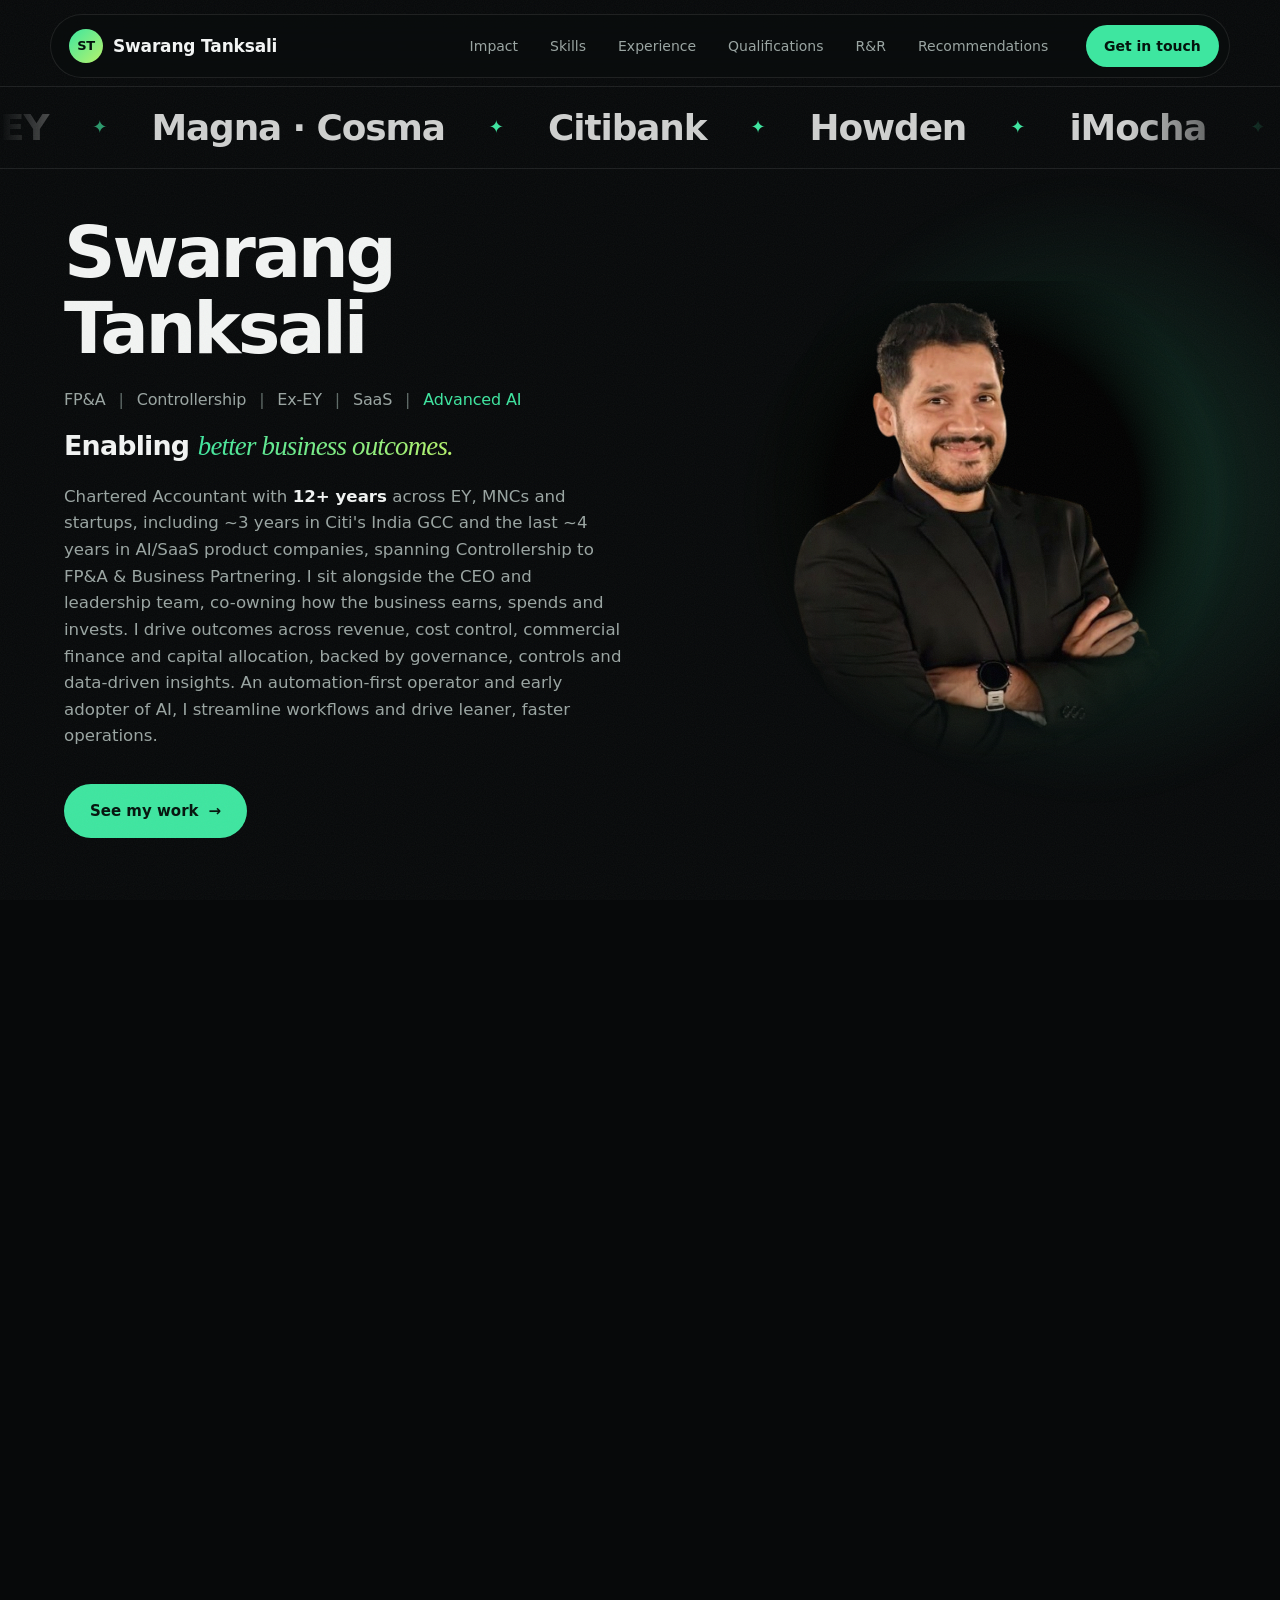
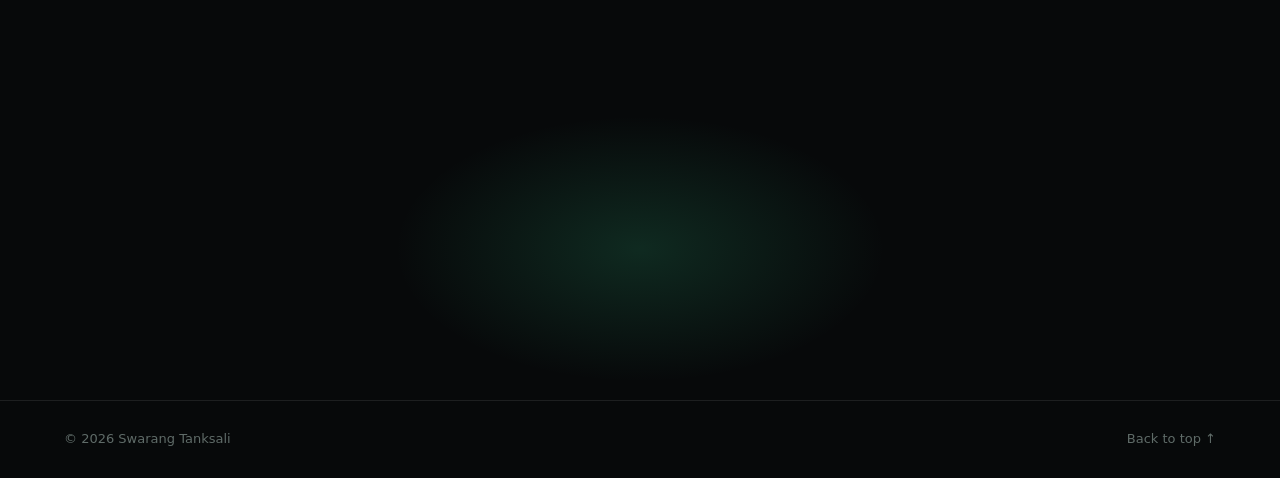
==== commit 2910a3ee: "Align site with CV V4 Hero summary and role line word for word, ~$40Mn bookings stat, T+3 / T+4 clos" ====
--- a/index.html
+++ b/index.html
@@ -6,13 +6,13 @@
   <meta http-equiv="Content-Security-Policy" content="default-src 'self'; img-src 'self' data:; style-src 'self'; script-src 'self'; font-src 'self'; connect-src 'none'; object-src 'none'; base-uri 'self'; form-action 'none'">
   <meta name="referrer" content="strict-origin-when-cross-origin">
   <title>Swarang Tanksali · Finance Controller, FP&amp;A</title>
-  <meta name="description" content="Chartered Accountant with 12+ years across Big4, MNCs, GCCs and startups, spanning Controllership to FP&amp;A &amp; Business Partnering.">
+  <meta name="description" content="Chartered Accountant with 12+ years across EY, MNCs and startups, spanning Controllership to FP&amp;A &amp; Business Partnering.">
   <meta property="og:title" content="Swarang Tanksali · Finance Controller, FP&amp;A">
   <meta property="og:description" content="I turn numbers into decisions. Chartered Accountant · Ex-EY · FP&amp;A · Controllership · AI_Native.">
   <meta property="og:type" content="website">
   <meta name="theme-color" content="#07090a">
   <link rel="icon" href="assets/favicon.svg" type="image/svg+xml">
-  <link rel="stylesheet" href="css/styles.css?v=35">
+  <link rel="stylesheet" href="css/styles.css?v=36">
 </head>
 <body>
   <div class="cursor" aria-hidden="true"><span class="cursor__dot"></span></div>
@@ -66,10 +66,10 @@
           <span class="line"><span class="word">Swarang</span></span>
           <span class="line"><span class="word">Tanksali</span></span>
         </h1>
-        <p class="hero__role reveal">SaaS / AI <i>|</i> FP&amp;A <i>|</i> Controllership <i>|</i> Ex-Big4 <i>|</i> Start-Ups <i>|</i> <span class="tag-ai">AI Fluency</span></p>
+        <p class="hero__role reveal">FP&amp;A <i>|</i> Controllership <i>|</i> Ex-EY <i>|</i> SaaS <i>|</i> <span class="tag-ai">Advanced AI</span></p>
         <p class="hero__tagline reveal">Enabling <em>better business outcomes.</em></p>
         <p class="hero__sub reveal">
-          Chartered Accountant with <strong>12+ years</strong> across Big4, MNCs, GCCs and startups, spanning Controllership to FP&amp;A &amp; Business Partnering.
+          Chartered Accountant with <strong>12+ years</strong> across EY, MNCs and startups, including ~3 years in Citi's India GCC and the last ~4 years in AI/SaaS product companies, spanning Controllership to FP&amp;A &amp; Business Partnering.
           I sit alongside the CEO and leadership team, co-owning how the business earns, spends and invests.
           I drive outcomes across revenue, cost control, commercial finance and capital allocation, backed by governance, controls and data-driven insights.
           An automation-first operator and early adopter of AI, I streamline workflows and drive leaner, faster operations.
@@ -108,8 +108,8 @@
           <div class="stat__label">Revenue growth on a P&amp;L I co-owned, from $4Mn to $15Mn</div>
         </article>
         <article class="stat spot reveal">
-          <div class="stat__num"><span class="pre">$</span><span class="count" data-to="50" data-decimals="0">0</span><span class="suf">Mn+</span></div>
-          <div class="stat__label">Deals I worked on with sales: pricing, margins and terms</div>
+          <div class="stat__num"><span class="pre">~$</span><span class="count" data-to="40" data-decimals="0">0</span><span class="suf">Mn</span></div>
+          <div class="stat__label">In bookings, working with sales on pricing, deals and margins</div>
         </article>
         <article class="stat spot reveal">
           <div class="stat__num"><span class="count" data-to="100" data-decimals="0">0</span><span class="suf">+ hrs</span></div>
@@ -137,7 +137,7 @@
           <li class="ba__row" data-before="0" data-after="100" data-lb="None" data-la="T+5">
             <span class="ba__name">CEO Business Reviews <small>iMocha / Snaptrude</small></span><span class="ba__track"><span class="ba__bar"></span></span><span class="ba__val">None</span>
           </li>
-          <li class="ba__row" data-before="100" data-after="23" data-lb="T+8 / T+13" data-la="T+3">
+          <li class="ba__row" data-before="100" data-after="23" data-lb="T+8 / T+13" data-la="T+3 / T+4">
             <span class="ba__name">MIS &amp; Month-End Close <small>iMocha / Snaptrude</small></span><span class="ba__track"><span class="ba__bar"></span></span><span class="ba__val">T+8 / T+13</span>
           </li>
           <li class="ba__row" data-before="100" data-after="25" data-lb="Manual" data-la="Automated">
@@ -320,7 +320,7 @@
         <li class="qual spot reveal"><span class="qual__yr">Class XII</span><h3>HSC</h3><p>Symbiosis, Pune</p></li>
         <li class="qual spot reveal"><span class="qual__yr">2012</span><h3>B.Com</h3><p>Brihan Maharashtra College of Commerce (BMCC), Pune</p></li>
         <li class="qual qual--star spot reveal"><span class="qual__yr">2010 – 2014</span><h3>Chartered Accountant</h3><p>The Institute of Chartered Accountants of India (ICAI)</p></li>
-        <li class="qual spot reveal"><span class="qual__yr">2024</span><h3>FP&amp;A Certificate</h3><p>FP&amp;A Professional Institute</p></li>
+        <li class="qual spot reveal"><span class="qual__yr">2024</span><h3>FP&amp;A Masterclass</h3><p>FP&amp;A Professional Institute (Certification)</p></li>
       </ol>
     </section>
 
@@ -392,6 +392,10 @@
         <li class="hobby spot reveal">
           <svg viewBox="0 0 24 24" aria-hidden="true"><path d="M12 3v3M12 18v3M3 12h3M18 12h3M5.6 5.6l2.1 2.1M16.3 16.3l2.1 2.1M5.6 18.4l2.1-2.1M16.3 7.7l2.1-2.1"/><circle cx="12" cy="12" r="3.2"/></svg>
           <span>AI &amp; SaaS</span>
+        </li>
+        <li class="hobby spot reveal">
+          <svg viewBox="0 0 24 24" aria-hidden="true"><path d="M3 17l5-5 4 4 8-8M14 8h6v6"/></svg>
+          <span>Stock Markets</span>
         </li>
         <li class="hobby spot reveal">
           <svg viewBox="0 0 24 24" aria-hidden="true"><path d="M12 3c3 2 5 5.5 5 9.5L15 15H9l-2-2.5C7 8.5 9 5 12 3z"/><circle cx="12" cy="9.5" r="1.6"/><path d="M9 15l-2 4 3.5-1.5M15 15l2 4-3.5-1.5"/></svg>
--- a/css/styles.css
+++ b/css/styles.css
@@ -396,7 +396,7 @@
 .contact__ctas { display: flex; flex-wrap: wrap; justify-content: center; gap: 12px; margin-top: 22px; }
 #copyEmail { flex-direction: column; gap: 0; line-height: 1.25; }
 .copy-hint { font-size: 11px; font-family: var(--mono); letter-spacing: 0.12em; text-transform: uppercase; opacity: 0.6; font-weight: 500; }
-.hobbies { list-style: none; margin: 0; padding: 0; display: grid; grid-template-columns: repeat(5, 1fr); gap: 12px; }
+.hobbies { list-style: none; margin: 0; padding: 0; display: grid; grid-template-columns: repeat(6, 1fr); gap: 12px; }
 .hobby { display: flex; flex-direction: column; align-items: flex-start; gap: 22px; padding: 22px; border-radius: 18px; border: 1px solid var(--line); background: var(--card); transition: transform 0.4s var(--ease), border-color 0.3s; }
 .hobby:hover { transform: translateY(-4px); border-color: rgba(62, 230, 160, 0.4); }
 .hobby svg { width: 30px; height: 30px; fill: none; stroke: var(--accent); stroke-width: 1.6; stroke-linecap: round; stroke-linejoin: round; transition: transform 0.5s var(--ease); }
